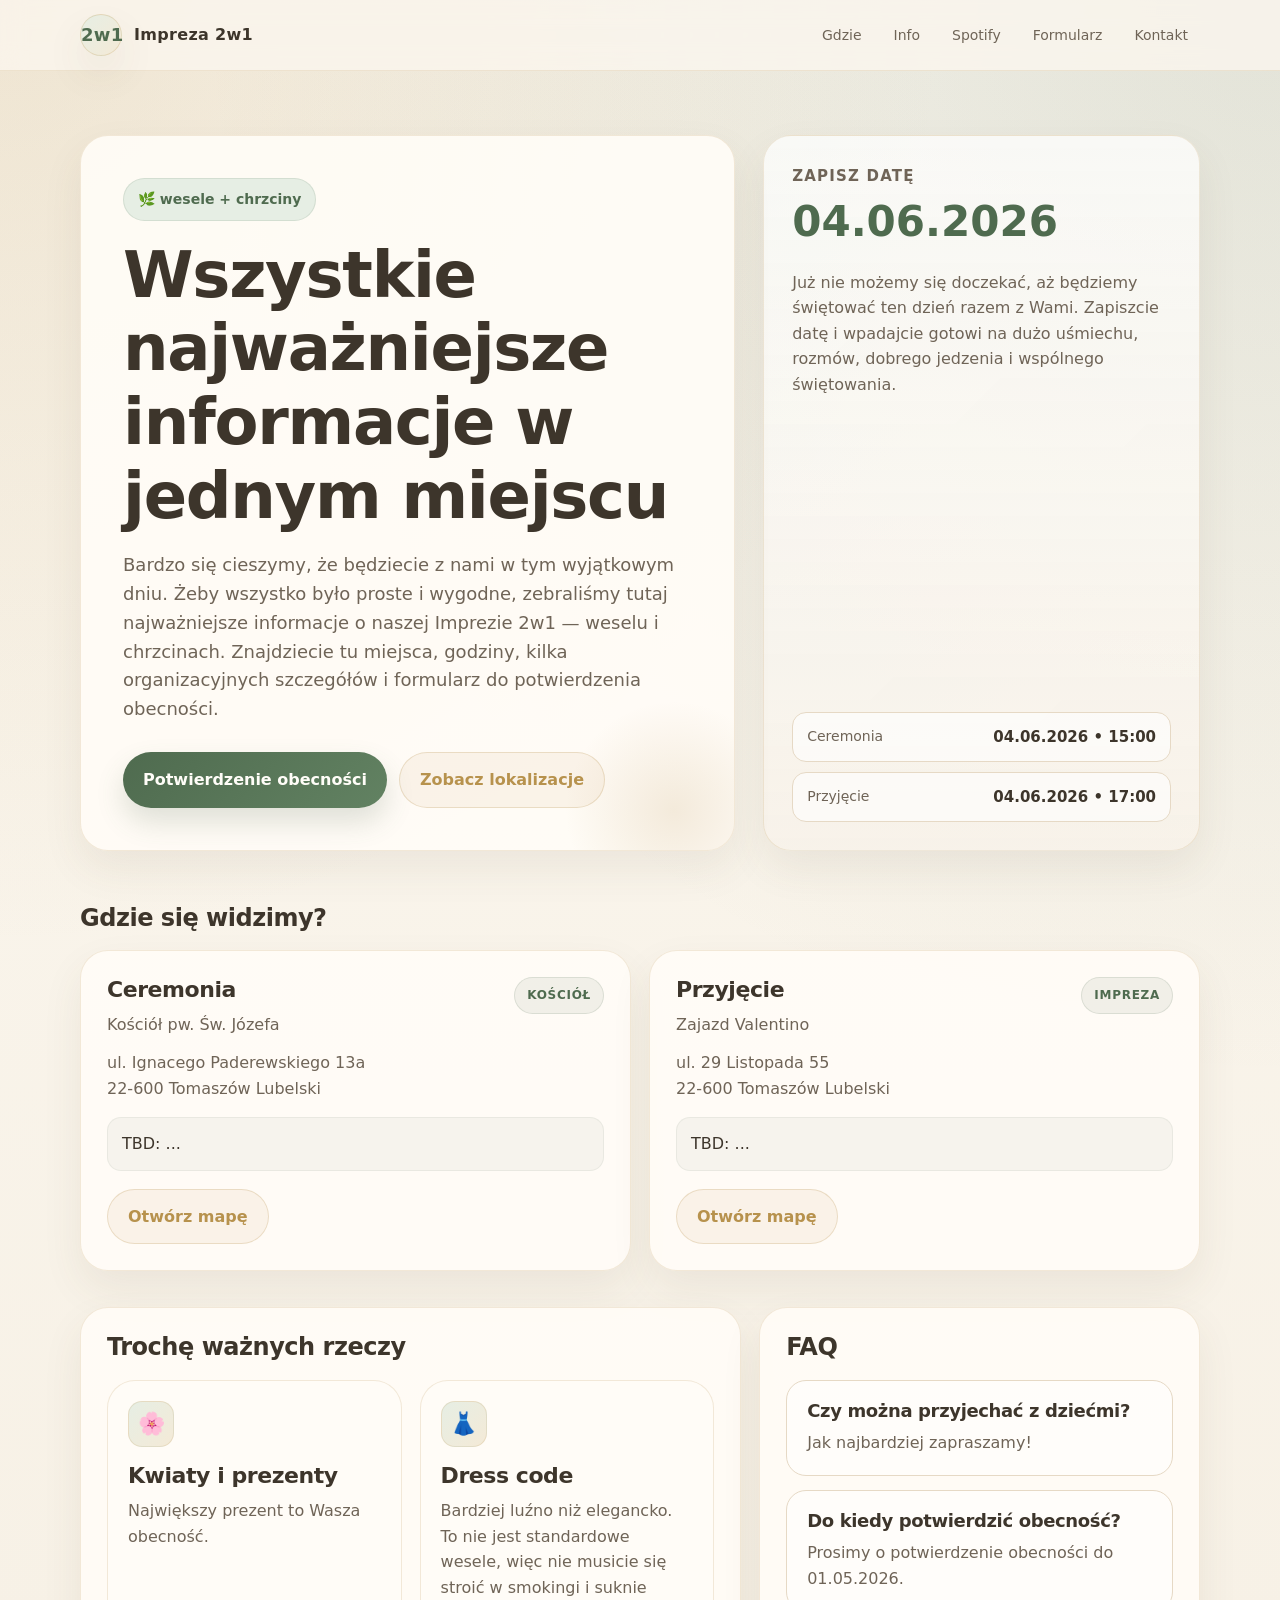
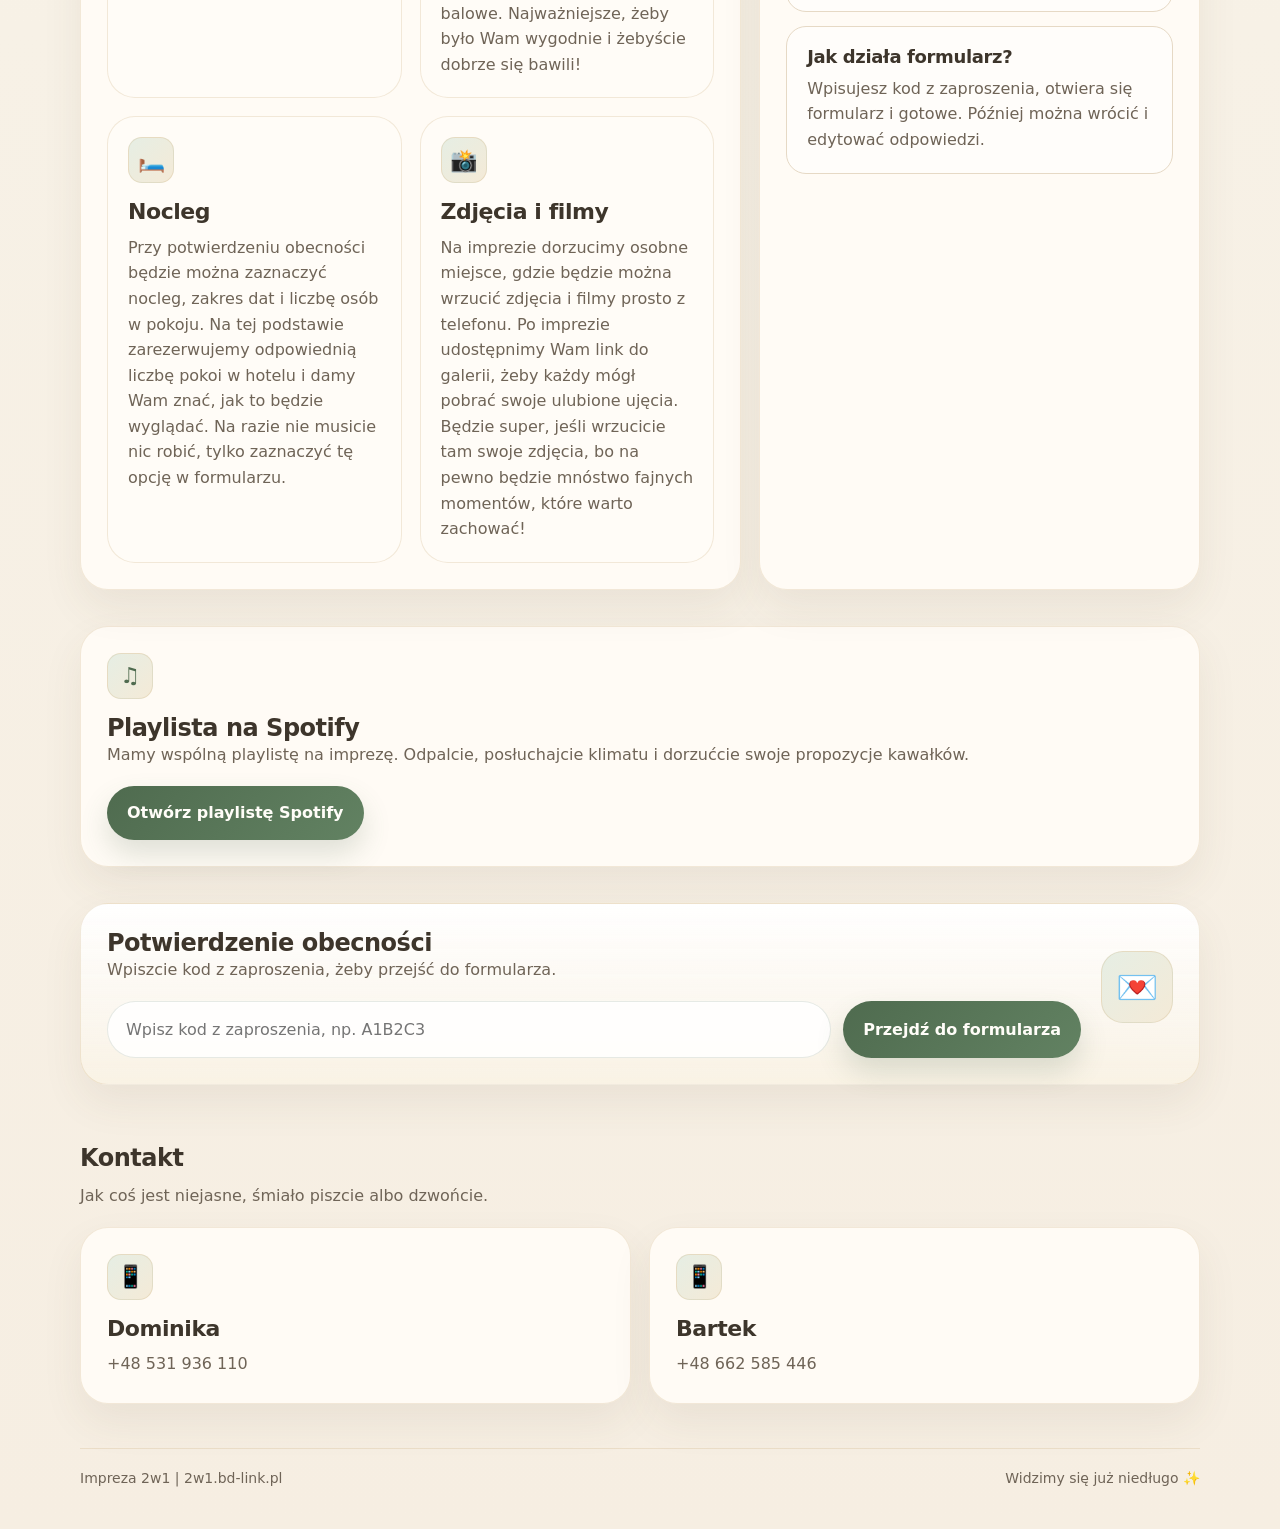
==== site/index.html @ 72e9521c "RSVP retyped" ====
<!doctype html>
<html lang="pl">
<head>
  <meta charset="utf-8" />
  <meta name="viewport" content="width=device-width, initial-scale=1" />
  <meta name="robots" content="noindex,nofollow" />
  <title>Impreza 2w1</title>
  <meta name="description" content="Wesele i chrzciny – wszystkie najważniejsze informacje w jednym miejscu." />
  <link rel="stylesheet" href="styles/main.css">
</head>
<body>
  <header class="topbar">
    <div class="container topbar-inner">
      <div class="brand">
        <div class="brand-mark">2w1</div>
        <div>Impreza 2w1</div>
      </div>
      <nav class="nav" aria-label="Nawigacja">
        <a href="#gdzie">Gdzie</a>
        <a href="#info">Info</a>
        <a href="#spotify">Spotify</a>
        <a href="#rsvp">Formularz</a>
        <a href="#kontakt">Kontakt</a>
      </nav>
    </div>
  </header>

  <main>
    <section class="hero">
      <div class="container hero-grid">
        <div class="hero-copy">
          <div class="eyebrow">🌿 wesele + chrzciny</div>
          <h1>Wszystkie najważniejsze informacje w jednym miejscu</h1>
          <p class="hero-lead">
            Bardzo się cieszymy, że będziecie z nami w tym wyjątkowym dniu. Żeby wszystko było proste i wygodne, zebraliśmy tutaj najważniejsze informacje o naszej Imprezie 2w1 — weselu i chrzcinach. Znajdziecie tu miejsca, godziny, kilka organizacyjnych szczegółów i formularz do potwierdzenia obecności.
          </p>
          <div class="hero-actions">
            <a class="btn btn-primary" href="#rsvp">Potwierdzenie obecności</a>
            <a class="btn btn-secondary" href="#gdzie">Zobacz lokalizacje</a>
          </div>
        </div>

        <aside class="hero-card" aria-label="Najważniejsze informacje">
          <div>
            <div class="countdown-title">Zapisz datę</div>
            <div class="date-box">
              <div class="date-main">04.06.2026</div>
              <p style="margin:0; color: var(--muted);">
                Już nie możemy się doczekać, aż będziemy świętować ten dzień razem z Wami. Zapiszcie datę i wpadajcie gotowi na dużo uśmiechu, rozmów, dobrego jedzenia i wspólnego świętowania.
              </p>
            </div>
          </div>

          <div class="mini-list">
            <div class="mini-item">
              <span>Ceremonia</span>
              <strong>04.06.2026 • 15:00</strong>
            </div>
            <div class="mini-item">
              <span>Przyjęcie</span>
              <strong>04.06.2026 • 17:00</strong>
            </div>
          </div>
        </aside>
      </div>
    </section>

    <section class="section" id="gdzie">
      <div class="container">
        <div class="section-heading">
          <div>
            <h2>Gdzie się widzimy?</h2>
          </div>
        </div>

        <div class="places-grid">
          <article class="panel">
            <div class="place-title-row">
              <div>
                <h3>Ceremonia</h3>
                <p>Kościół pw. Św. Józefa</p>
              </div>
              <div class="tag">kościół</div>
            </div>
            <p>
              ul. Ignacego Paderewskiego 13a<br>
              22-600 Tomaszów Lubelski
            </p>
            <ul class="detail-list">
              <li>TBD: ...</li>
            </ul>
            <div class="hero-actions" style="margin-top: 18px;">
              <a class="btn btn-secondary" href="https://maps.app.goo.gl/gqUh9HjUZLVQgQsm7">Otwórz mapę</a>
            </div>
          </article>

          <article class="panel">
            <div class="place-title-row">
              <div>
                <h3>Przyjęcie</h3>
                <p>Zajazd Valentino</p>
              </div>
              <div class="tag">impreza</div>
            </div>
            <p>
              ul. 29 Listopada 55<br>
              22-600 Tomaszów Lubelski
            </p>
            <ul class="detail-list">
              <li>TBD: ...</li>
            </ul>
            <div class="hero-actions" style="margin-top: 18px;">
              <a class="btn btn-secondary" href="https://maps.app.goo.gl/rmfdSCxpEkMoLABb7">Otwórz mapę</a>
            </div>
          </article>
        </div>
      </div>
    </section>

    <section class="section" id="info">
      <div class="container details-grid">
        <article class="info-card">
          <h2>Trochę ważnych rzeczy</h2>
          <div class="cards-2" style="margin-top: 18px;">
            
            <div class="section-card" style="padding: 20px; box-shadow: none;">
              <div class="icon-badge">🌸</div>
              <h3>Kwiaty i prezenty</h3>
              <p>
                Największy prezent to Wasza obecność.
              </p>
            </div>

            <div class="section-card" style="padding: 20px; box-shadow: none;">
              <div class="icon-badge">👗</div>
              <h3>Dress code</h3>
              <p>
                Bardziej luźno niż elegancko. To nie jest standardowe wesele, więc nie musicie się stroić w smokingi i suknie balowe. Najważniejsze, żeby było Wam wygodnie i żebyście dobrze się bawili!
              </p>
            </div>

            <div class="section-card" style="padding: 20px; box-shadow: none;">
              <div class="icon-badge">🛏️</div>
              <h3>Nocleg</h3>
              <p>
                Przy potwierdzeniu obecności będzie można zaznaczyć nocleg, zakres dat i liczbę osób w pokoju. Na tej podstawie zarezerwujemy odpowiednią liczbę pokoi w hotelu i damy Wam znać, jak to będzie wyglądać. Na razie nie musicie nic robić, tylko zaznaczyć tę opcję w formularzu.
              </p>
            </div>

            <div class="section-card" style="padding: 20px; box-shadow: none;">
              <div class="icon-badge">📸</div>
              <h3>Zdjęcia i filmy</h3>
              <p>
                Na imprezie dorzucimy osobne miejsce, gdzie będzie można wrzucić zdjęcia i filmy prosto z telefonu. Po imprezie udostępnimy Wam link do galerii, żeby każdy mógł pobrać swoje ulubione ujęcia. Będzie super, jeśli wrzucicie tam swoje zdjęcia, bo na pewno będzie mnóstwo fajnych momentów, które warto zachować!
              </p>
            </div>
          </div>
        </article>

        <article class="info-card">
          <h2>FAQ</h2>
          <ul class="faq" style="margin-top: 18px;">
            <li class="faq-item">
              <h3>Czy można przyjechać z dziećmi?</h3>
              <p>Jak najbardziej zapraszamy!</p>
            </li>
            <li class="faq-item">
              <h3>Do kiedy potwierdzić obecność?</h3>
              <p>Prosimy o potwierdzenie obecności do 01.05.2026.</p>
            </li>
            <li class="faq-item">
              <h3>Jak działa formularz?</h3>
              <p>Wpisujesz kod z zaproszenia, otwiera się formularz i gotowe. Później można wrócić i edytować odpowiedzi.</p>
            </li>
          </ul>
        </article>
      </div>
    </section>

    <section class="section" id="spotify">
      <div class="container">
        <article class="section-card">
          <div class="icon-badge">♫</div>
          <h2>Playlista na Spotify</h2>
          <p>
            Mamy wspólną playlistę na imprezę. Odpalcie, posłuchajcie klimatu i dorzućcie swoje propozycje kawałków.
          </p>
          <div class="hero-actions" style="margin-top: 18px;">
            <a class="btn btn-primary" href="https://open.spotify.com/playlist/4TO28ayHBYd7rs6MMkvjEb?si=2b05b50a90894fc7&pt=0059463d919aa73c8699eeb2417dbea4" target="_blank" rel="noopener noreferrer">
              Otwórz playlistę Spotify
            </a>
          </div>
        </article>
      </div>
    </section>

    <section class="rsvp-wrap" id="rsvp">
      <div class="container">
        <article class="rsvp-card">
          <div>
            <h2>Potwierdzenie obecności</h2>
            <p>
              Wpiszcie kod z zaproszenia, żeby przejść do formularza.
            </p>
            <form class="form-row" id="code-form">
              <input
                class="input"
                type="text"
                name="inviteCode"
                id="inviteCode"
                placeholder="Wpisz kod z zaproszenia, np. A1B2C3"
                autocomplete="off"
                spellcheck="false"
                inputmode="latin"
              />
              <button class="btn btn-primary" type="submit">Przejdź do formularza</button>
            </form>
          </div>
          <div>
            <div class="icon-badge" style="width: 72px; height: 72px; border-radius: 22px; font-size: 34px; margin: 0 0 14px auto;">💌</div>
          </div>
        </article>
      </div>
    </section>

    <section class="section" id="kontakt">
      <div class="container">
        <div class="section-heading">
          <div>
            <h2>Kontakt</h2>
            <p>
              Jak coś jest niejasne, śmiało piszcie albo dzwońcie.
            </p>
          </div>
        </div>

        <div class="cards-2">
          <article class="section-card">
            <div class="icon-badge">📱</div>
            <h3>Dominika</h3>
            <p>+48 531 936 110</p>
          </article>
          <article class="section-card">
            <div class="icon-badge">📱</div>
            <h3>Bartek</h3>
            <p>+48 662 585 446</p>
          </article>
        </div>
      </div>
    </section>
  </main>

  <footer class="footer">
    <div class="container footer-inner">
      <div>Impreza 2w1 | 2w1.bd-link.pl</div>
      <div>Widzimy się już niedługo ✨</div>
    </div>
  </footer>

  <script>
    const codeForm = document.getElementById('code-form');

    codeForm.addEventListener('submit', (event) => {
      event.preventDefault();
      const input = document.getElementById('inviteCode');
      const code = input.value.trim().toUpperCase();

      if (!code) {
        input.focus();
        return;
      }

      window.location.href = `/rsvp?code=${encodeURIComponent(code)}`;
    });
  </script>
</body>
</html>
---- site/styles/main.css ----
:root {
    --bg: #f8f3ea;
    --bg-soft: #f3ebdf;
    --card: rgba(255, 252, 247, 0.92);
    --text: #3d352b;
    --muted: #6f6457;
    --line: #e6d9c5;
    --green: #4f6b4f;
    --green-soft: #e6eee4;
    --gold: #b7924d;
    --gold-soft: #f4ead7;
    --shadow: 0 18px 40px rgba(95, 76, 46, 0.08);
    --radius-xl: 28px;
    --radius-lg: 20px;
    --radius-md: 14px;
    --max: 1120px;
}

* { box-sizing: border-box; }

html { scroll-behavior: smooth; }

body {
    margin: 0;
    font-family: "Segoe UI", Inter, system-ui, -apple-system, BlinkMacSystemFont, "Helvetica Neue", sans-serif;
    color: var(--text);
    background:
    radial-gradient(circle at top left, rgba(183, 146, 77, 0.18), transparent 28%),
    radial-gradient(circle at top right, rgba(79, 107, 79, 0.14), transparent 32%),
    linear-gradient(180deg, #fbf7ef 0%, #f7f1e6 52%, #f6eee2 100%);
    line-height: 1.6;
}

a { color: inherit; }

img { max-width: 100%; display: block; }

.container {
    width: min(var(--max), calc(100% - 32px));
    margin: 0 auto;
}

.topbar {
    position: sticky;
    top: 0;
    z-index: 30;
    backdrop-filter: blur(12px);
    background: rgba(251, 247, 239, 0.78);
    border-bottom: 1px solid rgba(183, 146, 77, 0.18);
}

.topbar-inner {
    display: flex;
    align-items: center;
    justify-content: space-between;
    gap: 16px;
    padding: 14px 0;
}

.brand {
    display: flex;
    align-items: center;
    gap: 12px;
    font-weight: 700;
    letter-spacing: 0.02em;
}

.brand-mark {
    width: 42px;
    height: 42px;
    border-radius: 50%;
    display: grid;
    place-items: center;
    background: linear-gradient(135deg, var(--green-soft), var(--gold-soft));
    border: 1px solid rgba(183, 146, 77, 0.25);
    color: var(--green);
    box-shadow: var(--shadow);
    font-size: 18px;
}

.nav {
    display: flex;
    flex-wrap: wrap;
    justify-content: flex-end;
    gap: 8px;
}

.nav a {
    text-decoration: none;
    color: var(--muted);
    font-size: 14px;
    padding: 10px 12px;
    border-radius: 999px;
    transition: 180ms ease;
}

.nav a:hover {
    background: rgba(79, 107, 79, 0.08);
    color: var(--green);
}

.hero {
    padding: 64px 0 36px;
}

.hero-grid {
    display: grid;
    grid-template-columns: 1.2fr 0.8fr;
    gap: 28px;
    align-items: stretch;
}

.hero-copy,
.hero-card,
.section-card,
.panel,
.rsvp-card,
.info-card {
    background: var(--card);
    border: 1px solid rgba(183, 146, 77, 0.18);
    border-radius: var(--radius-xl);
    box-shadow: var(--shadow);
}

.hero-copy {
    padding: 42px;
    position: relative;
    overflow: hidden;
}

.hero-copy::after {
    content: "";
    position: absolute;
    inset: auto -50px -70px auto;
    width: 220px;
    height: 220px;
    border-radius: 50%;
    background: radial-gradient(circle, rgba(183, 146, 77, 0.16), transparent 70%);
    pointer-events: none;
}

.eyebrow {
    display: inline-flex;
    align-items: center;
    gap: 8px;
    padding: 9px 14px;
    border-radius: 999px;
    background: var(--green-soft);
    color: var(--green);
    font-weight: 700;
    font-size: 14px;
    border: 1px solid rgba(79, 107, 79, 0.12);
}

h1, h2, h3 {
    margin: 0;
    line-height: 1.15;
    letter-spacing: -0.02em;
}

h1 {
    margin-top: 18px;
    font-size: clamp(34px, 5vw, 64px);
}

.hero-lead {
    margin: 18px 0 0;
    max-width: 58ch;
    color: var(--muted);
    font-size: 18px;
}

.hero-actions {
    display: flex;
    flex-wrap: wrap;
    gap: 12px;
    margin-top: 28px;
}

.btn {
    appearance: none;
    border: 0;
    border-radius: 999px;
    padding: 14px 20px;
    font: inherit;
    font-weight: 700;
    cursor: pointer;
    text-decoration: none;
    display: inline-flex;
    align-items: center;
    justify-content: center;
    gap: 10px;
    transition: transform 180ms ease, box-shadow 180ms ease, background 180ms ease;
}

.btn:hover { transform: translateY(-1px); }

.btn-primary {
    background: linear-gradient(135deg, var(--green), #628262);
    color: #fffdf8;
    box-shadow: 0 14px 28px rgba(79, 107, 79, 0.18);
}

.btn-secondary {
    background: rgba(183, 146, 77, 0.08);
    color: var(--gold);
    border: 1px solid rgba(183, 146, 77, 0.24);
}

.hero-card {
    padding: 28px;
    display: flex;
    flex-direction: column;
    justify-content: space-between;
    gap: 18px;
    background:
    linear-gradient(180deg, rgba(255,255,255,0.8), rgba(248,243,234,0.92)),
    linear-gradient(135deg, rgba(79,107,79,0.08), rgba(183,146,77,0.1));
}

.countdown-title {
    font-size: 15px;
    color: var(--muted);
    text-transform: uppercase;
    letter-spacing: 0.08em;
    font-weight: 700;
}

.date-box {
    display: grid;
    gap: 14px;
}

.date-main {
    font-size: clamp(28px, 4vw, 42px);
    font-weight: 800;
    color: var(--green);
}

.mini-list {
    display: grid;
    gap: 10px;
}

.mini-item {
    display: flex;
    justify-content: space-between;
    gap: 12px;
    align-items: center;
    padding: 12px 14px;
    border-radius: var(--radius-md);
    border: 1px solid var(--line);
    background: rgba(255,255,255,0.64);
}

.mini-item span:first-child {
    color: var(--muted);
    font-size: 14px;
}

.mini-item strong {
    font-size: 15px;
}

.section {
    padding: 18px 0;
}

.section-heading {
    display: flex;
    align-items: end;
    justify-content: space-between;
    gap: 16px;
    margin-bottom: 18px;
}

.section-heading p {
    margin: 10px 0 0;
    color: var(--muted);
    max-width: 60ch;
}

.cards-3,
.cards-2,
.timeline,
.faq,
.places-grid,
.details-grid {
    display: grid;
    gap: 18px;
}

.cards-3 { grid-template-columns: repeat(3, minmax(0, 1fr)); }
.cards-2 { grid-template-columns: repeat(2, minmax(0, 1fr)); }
.places-grid { grid-template-columns: repeat(2, minmax(0, 1fr)); }
.details-grid { grid-template-columns: 1.2fr 0.8fr; }

.section-card,
.panel,
.info-card,
.rsvp-card {
    padding: 26px;
}

.section-card h3,
.panel h3,
.info-card h3,
.rsvp-card h3 {
    font-size: 22px;
    margin-bottom: 10px;
}

.section-card p,
.panel p,
.info-card p,
.rsvp-card p,
.faq-item p {
    margin: 0;
    color: var(--muted);
}

.icon-badge {
    width: 46px;
    height: 46px;
    border-radius: 14px;
    display: grid;
    place-items: center;
    margin-bottom: 16px;
    font-size: 22px;
    background: linear-gradient(135deg, var(--green-soft), var(--gold-soft));
    color: var(--green);
    border: 1px solid rgba(183, 146, 77, 0.18);
}

.timeline {
    grid-template-columns: repeat(2, minmax(0, 1fr));
}

.timeline-item {
    position: relative;
    padding: 22px;
    border-radius: var(--radius-lg);
    background: rgba(255,255,255,0.58);
    border: 1px solid var(--line);
}

.timeline-time {
    color: var(--gold);
    font-size: 14px;
    font-weight: 800;
    letter-spacing: 0.08em;
    text-transform: uppercase;
    margin-bottom: 10px;
}

.timeline-item h3 {
    font-size: 20px;
    margin-bottom: 8px;
}

.place-title-row {
    display: flex;
    justify-content: space-between;
    gap: 10px;
    align-items: start;
    margin-bottom: 12px;
}

.tag {
    display: inline-flex;
    align-items: center;
    gap: 8px;
    padding: 8px 12px;
    border-radius: 999px;
    font-size: 12px;
    font-weight: 800;
    background: rgba(79, 107, 79, 0.08);
    color: var(--green);
    border: 1px solid rgba(79, 107, 79, 0.14);
    text-transform: uppercase;
    letter-spacing: 0.06em;
    white-space: nowrap;
}

.detail-list,
.faq {
    list-style: none;
    margin: 0;
    padding: 0;
}

.detail-list {
    display: grid;
    gap: 12px;
    margin-top: 16px;
}

.detail-list li {
    padding: 13px 14px;
    border-radius: var(--radius-md);
    background: rgba(79, 107, 79, 0.05);
    border: 1px solid rgba(79, 107, 79, 0.08);
    color: var(--text);
}

.rsvp-wrap {
    padding: 18px 0 42px;
}

.rsvp-card {
    background:
    linear-gradient(180deg, rgba(255,255,255,0.92), rgba(244,234,215,0.54)),
    var(--card);
    display: grid;
    grid-template-columns: 1fr auto;
    gap: 20px;
    align-items: center;
}

.rsvp-note {
    display: inline-flex;
    align-items: center;
    gap: 8px;
    margin-top: 14px;
    padding: 8px 12px;
    border-radius: 999px;
    background: rgba(183, 146, 77, 0.08);
    color: var(--gold);
    font-size: 13px;
    font-weight: 700;
    border: 1px solid rgba(183, 146, 77, 0.18);
}

.form-row {
    display: flex;
    gap: 12px;
    flex-wrap: wrap;
    margin-top: 18px;
}

.input {
    flex: 1 1 260px;
    min-width: 0;
    border-radius: 999px;
    border: 1px solid rgba(79, 107, 79, 0.14);
    background: rgba(255,255,255,0.86);
    padding: 15px 18px;
    color: var(--text);
    font: inherit;
    box-shadow: inset 0 1px 0 rgba(255,255,255,0.4);
}

.input:focus {
    outline: 2px solid rgba(79, 107, 79, 0.16);
    border-color: rgba(79, 107, 79, 0.22);
}

.faq {
    display: grid;
    gap: 14px;
}

.faq-item {
    padding: 20px;
    border-radius: var(--radius-lg);
    border: 1px solid var(--line);
    background: rgba(255,255,255,0.58);
}

.faq-item h3 {
    font-size: 18px;
    margin-bottom: 8px;
}

.footer {
    padding: 26px 0 40px;
    color: var(--muted);
    font-size: 14px;
}

.footer-inner {
    display: flex;
    justify-content: space-between;
    gap: 16px;
    flex-wrap: wrap;
    padding-top: 18px;
    border-top: 1px solid rgba(183, 146, 77, 0.18);
}

@media (max-width: 980px) {
    .hero-grid,
    .cards-3,
    .cards-2,
    .timeline,
    .places-grid,
    .details-grid,
    .rsvp-card {
    grid-template-columns: 1fr;
    }

    .hero-copy,
    .hero-card,
    .section-card,
    .panel,
    .info-card,
    .rsvp-card {
    padding: 24px;
    }

    .topbar-inner {
    align-items: start;
    flex-direction: column;
    }

    .nav {
    justify-content: flex-start;
    }
}

@media (max-width: 640px) {
    .container { width: min(var(--max), calc(100% - 20px)); }
    .hero { padding-top: 34px; }
    h1 { font-size: 34px; }
    .hero-lead { font-size: 16px; }
    .btn { width: 100%; }
    .hero-actions { flex-direction: column; }
    .form-row { flex-direction: column; }
    .input { width: 100%; }
    .rsvp-card { align-items: start; }
}
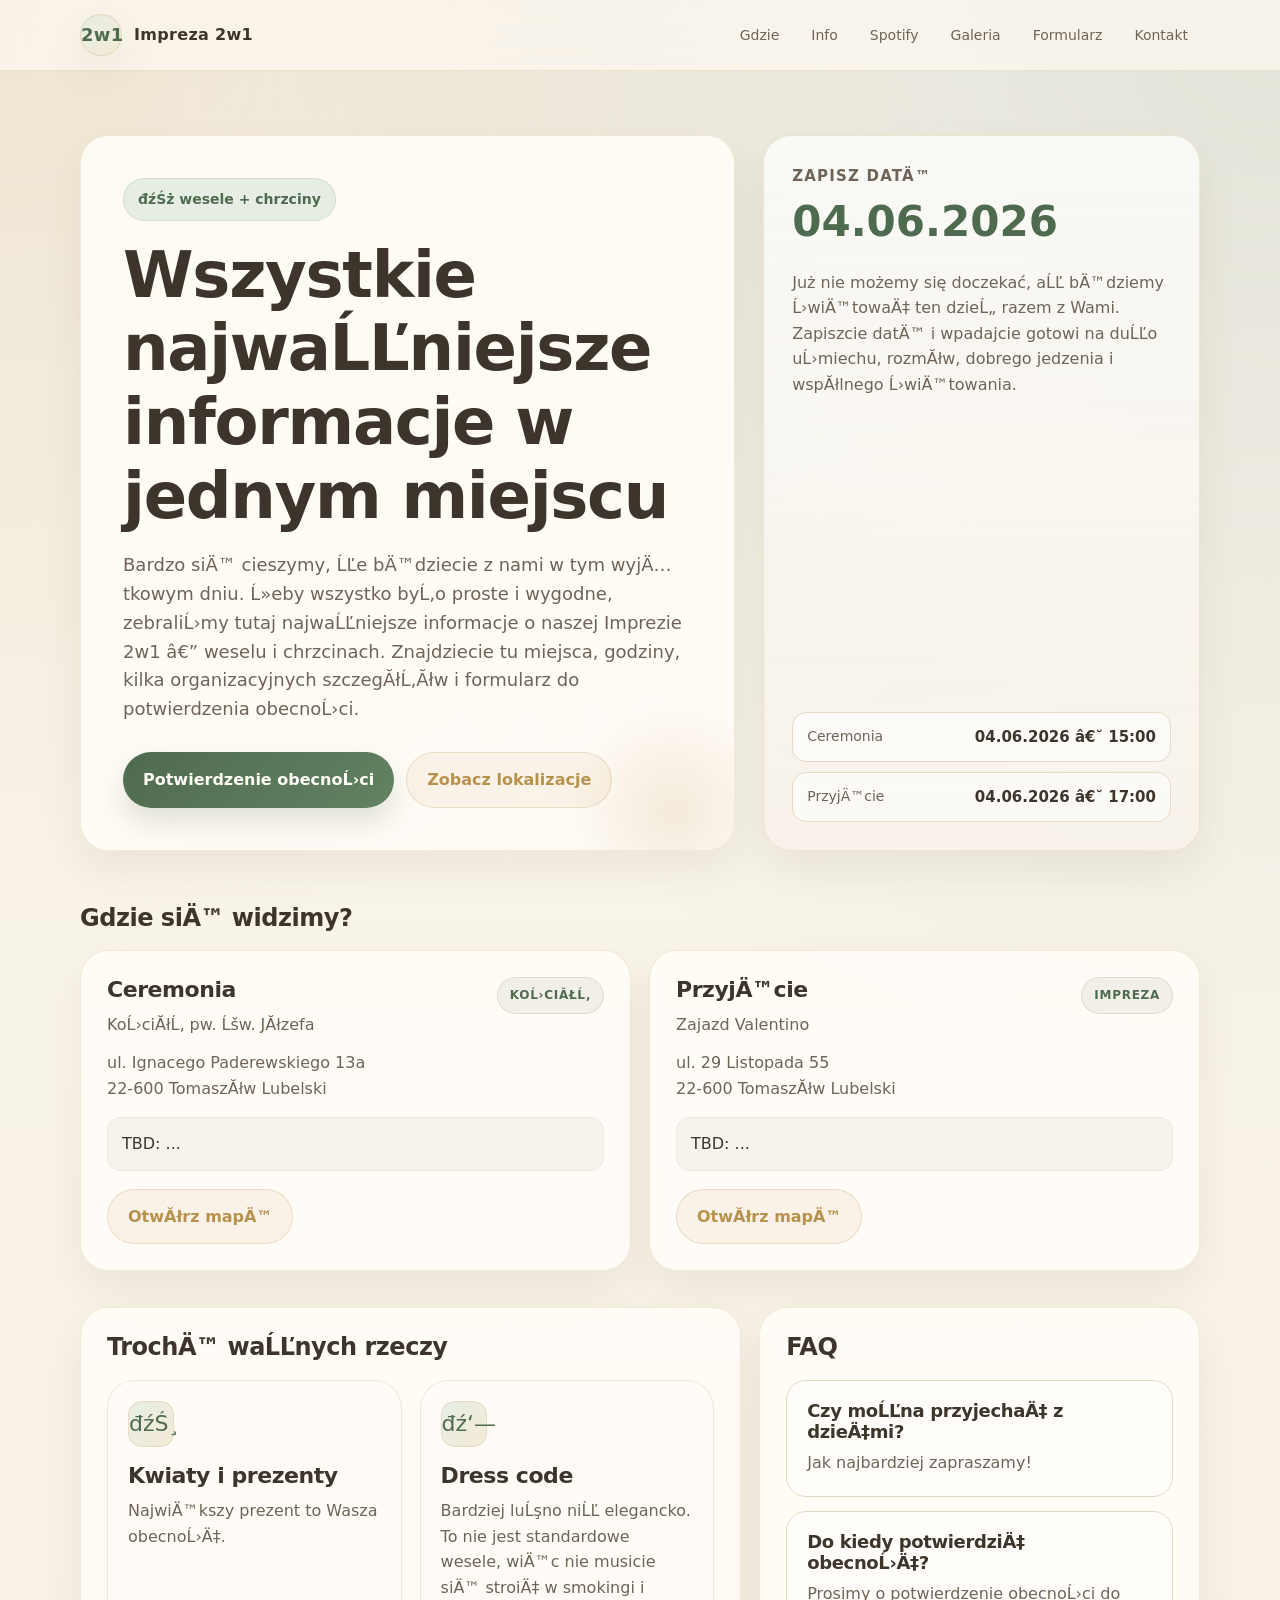
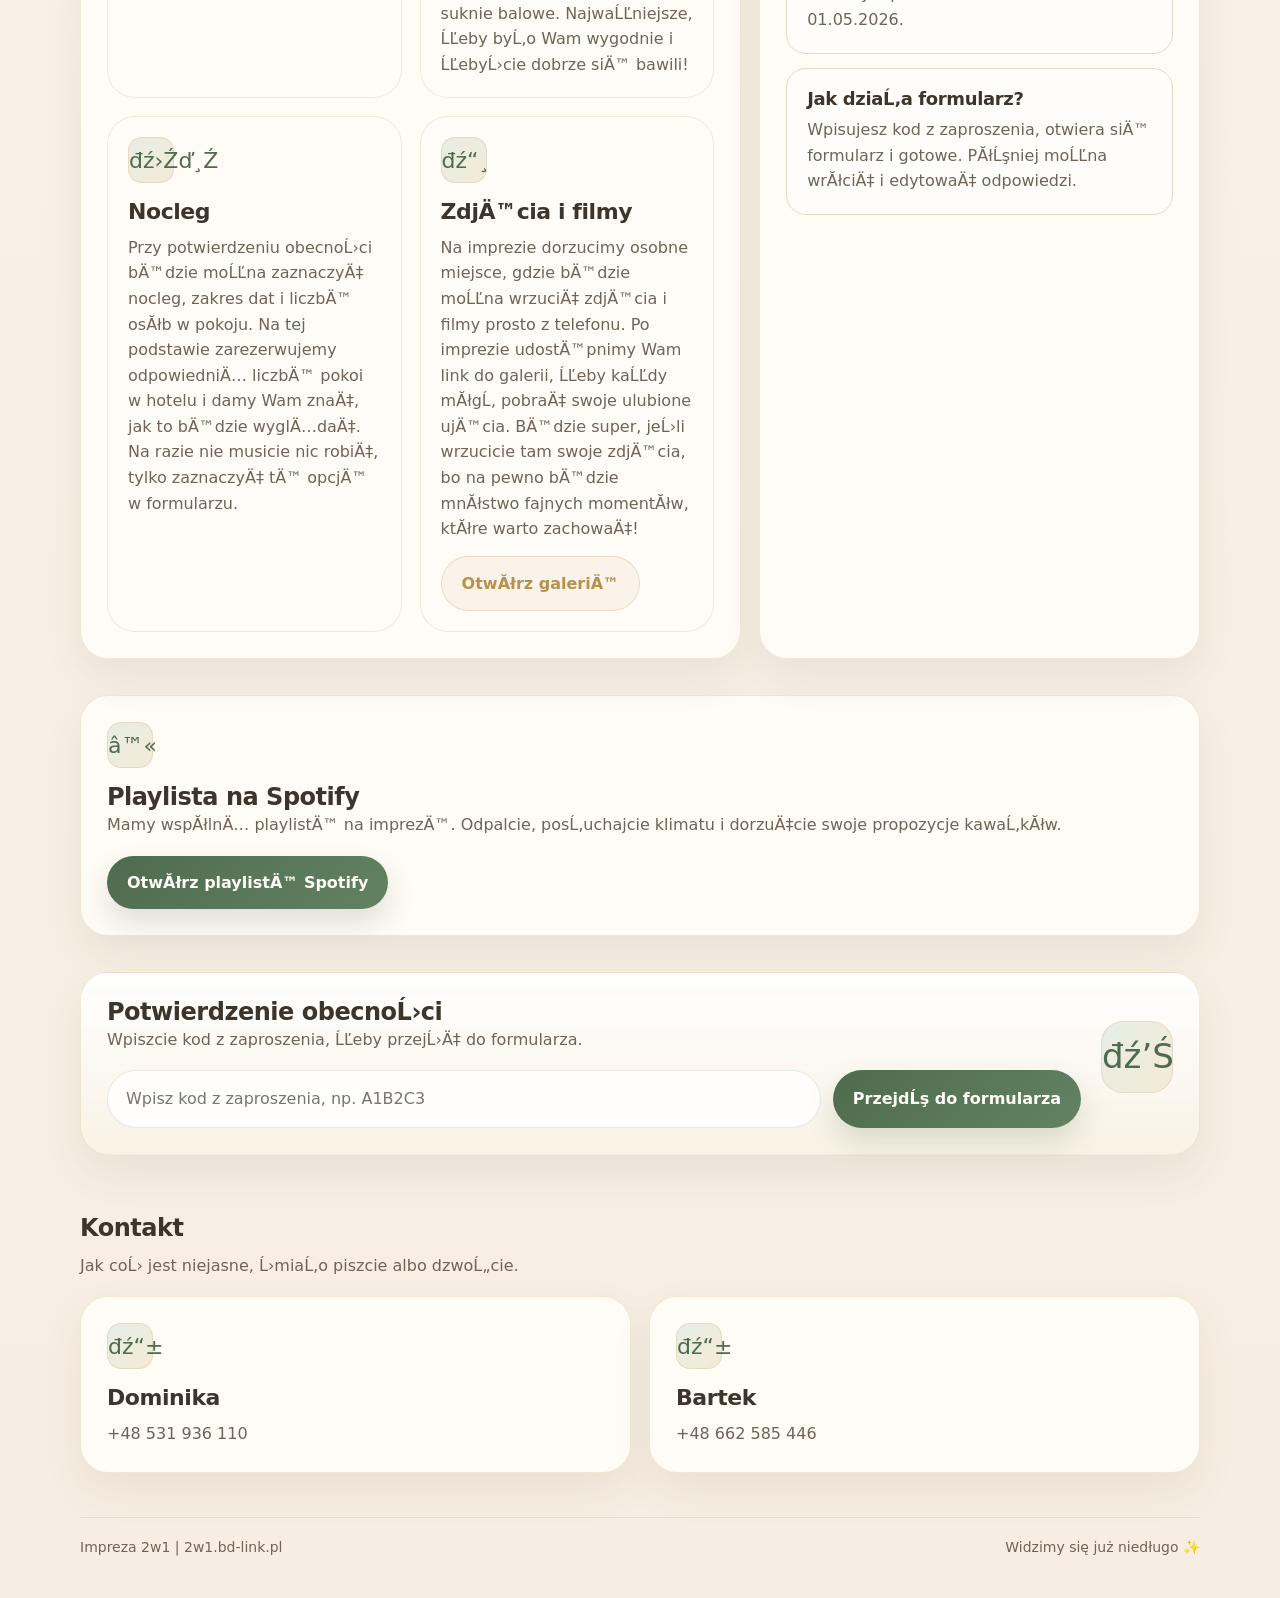
==== commit 37e76f40: "Gallery initial commit" ====
--- a/site/index.html
+++ b/site/index.html
@@ -1,11 +1,11 @@
-<!doctype html>
+﻿<!doctype html>
 <html lang="pl">
 <head>
   <meta charset="utf-8" />
   <meta name="viewport" content="width=device-width, initial-scale=1" />
   <meta name="robots" content="noindex,nofollow" />
   <title>Impreza 2w1</title>
-  <meta name="description" content="Wesele i chrzciny – wszystkie najważniejsze informacje w jednym miejscu." />
+  <meta name="description" content="Wesele i chrzciny â€“ wszystkie najwaĹĽniejsze informacje w jednym miejscu." />
   <link rel="stylesheet" href="styles/main.css">
 </head>
 <body>
@@ -19,6 +19,7 @@
         <a href="#gdzie">Gdzie</a>
         <a href="#info">Info</a>
         <a href="#spotify">Spotify</a>
+        <a href="/gallery.html">Galeria</a>
         <a href="#rsvp">Formularz</a>
         <a href="#kontakt">Kontakt</a>
       </nav>
@@ -29,24 +30,24 @@
     <section class="hero">
       <div class="container hero-grid">
         <div class="hero-copy">
-          <div class="eyebrow">🌿 wesele + chrzciny</div>
-          <h1>Wszystkie najważniejsze informacje w jednym miejscu</h1>
+          <div class="eyebrow">đźŚż wesele + chrzciny</div>
+          <h1>Wszystkie najwaĹĽniejsze informacje w jednym miejscu</h1>
           <p class="hero-lead">
-            Bardzo się cieszymy, że będziecie z nami w tym wyjątkowym dniu. Żeby wszystko było proste i wygodne, zebraliśmy tutaj najważniejsze informacje o naszej Imprezie 2w1 — weselu i chrzcinach. Znajdziecie tu miejsca, godziny, kilka organizacyjnych szczegółów i formularz do potwierdzenia obecności.
+            Bardzo siÄ™ cieszymy, ĹĽe bÄ™dziecie z nami w tym wyjÄ…tkowym dniu. Ĺ»eby wszystko byĹ‚o proste i wygodne, zebraliĹ›my tutaj najwaĹĽniejsze informacje o naszej Imprezie 2w1 â€” weselu i chrzcinach. Znajdziecie tu miejsca, godziny, kilka organizacyjnych szczegĂłĹ‚Ăłw i formularz do potwierdzenia obecnoĹ›ci.
           </p>
           <div class="hero-actions">
-            <a class="btn btn-primary" href="#rsvp">Potwierdzenie obecności</a>
+            <a class="btn btn-primary" href="#rsvp">Potwierdzenie obecnoĹ›ci</a>
             <a class="btn btn-secondary" href="#gdzie">Zobacz lokalizacje</a>
           </div>
         </div>
 
-        <aside class="hero-card" aria-label="Najważniejsze informacje">
-          <div>
-            <div class="countdown-title">Zapisz datę</div>
+        <aside class="hero-card" aria-label="NajwaĹĽniejsze informacje">
+          <div>
+            <div class="countdown-title">Zapisz datÄ™</div>
             <div class="date-box">
               <div class="date-main">04.06.2026</div>
               <p style="margin:0; color: var(--muted);">
-                Już nie możemy się doczekać, aż będziemy świętować ten dzień razem z Wami. Zapiszcie datę i wpadajcie gotowi na dużo uśmiechu, rozmów, dobrego jedzenia i wspólnego świętowania.
+                Już nie możemy się doczekać, aĹĽ bÄ™dziemy Ĺ›wiÄ™towaÄ‡ ten dzieĹ„ razem z Wami. Zapiszcie datÄ™ i wpadajcie gotowi na duĹĽo uĹ›miechu, rozmĂłw, dobrego jedzenia i wspĂłlnego Ĺ›wiÄ™towania.
               </p>
             </div>
           </div>
@@ -54,11 +55,11 @@
           <div class="mini-list">
             <div class="mini-item">
               <span>Ceremonia</span>
-              <strong>04.06.2026 • 15:00</strong>
+              <strong>04.06.2026 â€˘ 15:00</strong>
             </div>
             <div class="mini-item">
-              <span>Przyjęcie</span>
-              <strong>04.06.2026 • 17:00</strong>
+              <span>PrzyjÄ™cie</span>
+              <strong>04.06.2026 â€˘ 17:00</strong>
             </div>
           </div>
         </aside>
@@ -69,7 +70,7 @@
       <div class="container">
         <div class="section-heading">
           <div>
-            <h2>Gdzie się widzimy?</h2>
+            <h2>Gdzie siÄ™ widzimy?</h2>
           </div>
         </div>
 
@@ -78,39 +79,39 @@
             <div class="place-title-row">
               <div>
                 <h3>Ceremonia</h3>
-                <p>Kościół pw. Św. Józefa</p>
+                <p>KoĹ›ciĂłĹ‚ pw. Ĺšw. JĂłzefa</p>
               </div>
-              <div class="tag">kościół</div>
+              <div class="tag">koĹ›ciĂłĹ‚</div>
             </div>
             <p>
               ul. Ignacego Paderewskiego 13a<br>
-              22-600 Tomaszów Lubelski
+              22-600 TomaszĂłw Lubelski
             </p>
             <ul class="detail-list">
               <li>TBD: ...</li>
             </ul>
             <div class="hero-actions" style="margin-top: 18px;">
-              <a class="btn btn-secondary" href="https://maps.app.goo.gl/gqUh9HjUZLVQgQsm7">Otwórz mapę</a>
+              <a class="btn btn-secondary" href="https://maps.app.goo.gl/gqUh9HjUZLVQgQsm7">OtwĂłrz mapÄ™</a>
             </div>
           </article>
 
           <article class="panel">
             <div class="place-title-row">
               <div>
-                <h3>Przyjęcie</h3>
+                <h3>PrzyjÄ™cie</h3>
                 <p>Zajazd Valentino</p>
               </div>
               <div class="tag">impreza</div>
             </div>
             <p>
               ul. 29 Listopada 55<br>
-              22-600 Tomaszów Lubelski
+              22-600 TomaszĂłw Lubelski
             </p>
             <ul class="detail-list">
               <li>TBD: ...</li>
             </ul>
             <div class="hero-actions" style="margin-top: 18px;">
-              <a class="btn btn-secondary" href="https://maps.app.goo.gl/rmfdSCxpEkMoLABb7">Otwórz mapę</a>
+              <a class="btn btn-secondary" href="https://maps.app.goo.gl/rmfdSCxpEkMoLABb7">OtwĂłrz mapÄ™</a>
             </div>
           </article>
         </div>
@@ -120,39 +121,42 @@
     <section class="section" id="info">
       <div class="container details-grid">
         <article class="info-card">
-          <h2>Trochę ważnych rzeczy</h2>
+          <h2>TrochÄ™ waĹĽnych rzeczy</h2>
           <div class="cards-2" style="margin-top: 18px;">
             
             <div class="section-card" style="padding: 20px; box-shadow: none;">
-              <div class="icon-badge">🌸</div>
+              <div class="icon-badge">đźŚ¸</div>
               <h3>Kwiaty i prezenty</h3>
               <p>
-                Największy prezent to Wasza obecność.
-              </p>
-            </div>
-
-            <div class="section-card" style="padding: 20px; box-shadow: none;">
-              <div class="icon-badge">👗</div>
+                NajwiÄ™kszy prezent to Wasza obecnoĹ›Ä‡.
+              </p>
+            </div>
+
+            <div class="section-card" style="padding: 20px; box-shadow: none;">
+              <div class="icon-badge">đź‘—</div>
               <h3>Dress code</h3>
               <p>
-                Bardziej luźno niż elegancko. To nie jest standardowe wesele, więc nie musicie się stroić w smokingi i suknie balowe. Najważniejsze, żeby było Wam wygodnie i żebyście dobrze się bawili!
-              </p>
-            </div>
-
-            <div class="section-card" style="padding: 20px; box-shadow: none;">
-              <div class="icon-badge">🛏️</div>
+                Bardziej luĹşno niĹĽ elegancko. To nie jest standardowe wesele, wiÄ™c nie musicie siÄ™ stroiÄ‡ w smokingi i suknie balowe. NajwaĹĽniejsze, ĹĽeby byĹ‚o Wam wygodnie i ĹĽebyĹ›cie dobrze siÄ™ bawili!
+              </p>
+            </div>
+
+            <div class="section-card" style="padding: 20px; box-shadow: none;">
+              <div class="icon-badge">đź›Źď¸Ź</div>
               <h3>Nocleg</h3>
               <p>
-                Przy potwierdzeniu obecności będzie można zaznaczyć nocleg, zakres dat i liczbę osób w pokoju. Na tej podstawie zarezerwujemy odpowiednią liczbę pokoi w hotelu i damy Wam znać, jak to będzie wyglądać. Na razie nie musicie nic robić, tylko zaznaczyć tę opcję w formularzu.
-              </p>
-            </div>
-
-            <div class="section-card" style="padding: 20px; box-shadow: none;">
-              <div class="icon-badge">📸</div>
-              <h3>Zdjęcia i filmy</h3>
-              <p>
-                Na imprezie dorzucimy osobne miejsce, gdzie będzie można wrzucić zdjęcia i filmy prosto z telefonu. Po imprezie udostępnimy Wam link do galerii, żeby każdy mógł pobrać swoje ulubione ujęcia. Będzie super, jeśli wrzucicie tam swoje zdjęcia, bo na pewno będzie mnóstwo fajnych momentów, które warto zachować!
-              </p>
+                Przy potwierdzeniu obecnoĹ›ci bÄ™dzie moĹĽna zaznaczyÄ‡ nocleg, zakres dat i liczbÄ™ osĂłb w pokoju. Na tej podstawie zarezerwujemy odpowiedniÄ… liczbÄ™ pokoi w hotelu i damy Wam znaÄ‡, jak to bÄ™dzie wyglÄ…daÄ‡. Na razie nie musicie nic robiÄ‡, tylko zaznaczyÄ‡ tÄ™ opcjÄ™ w formularzu.
+              </p>
+            </div>
+
+            <div class="section-card" style="padding: 20px; box-shadow: none;">
+              <div class="icon-badge">đź“¸</div>
+              <h3>ZdjÄ™cia i filmy</h3>
+              <p>
+                Na imprezie dorzucimy osobne miejsce, gdzie bÄ™dzie moĹĽna wrzuciÄ‡ zdjÄ™cia i filmy prosto z telefonu. Po imprezie udostÄ™pnimy Wam link do galerii, ĹĽeby kaĹĽdy mĂłgĹ‚ pobraÄ‡ swoje ulubione ujÄ™cia. BÄ™dzie super, jeĹ›li wrzucicie tam swoje zdjÄ™cia, bo na pewno bÄ™dzie mnĂłstwo fajnych momentĂłw, ktĂłre warto zachowaÄ‡!
+              </p>
+              <div class="hero-actions" style="margin-top: 14px;">
+                <a class="btn btn-secondary" href="/gallery.html">OtwĂłrz galeriÄ™</a>
+              </div>
             </div>
           </div>
         </article>
@@ -161,16 +165,16 @@
           <h2>FAQ</h2>
           <ul class="faq" style="margin-top: 18px;">
             <li class="faq-item">
-              <h3>Czy można przyjechać z dziećmi?</h3>
+              <h3>Czy moĹĽna przyjechaÄ‡ z dzieÄ‡mi?</h3>
               <p>Jak najbardziej zapraszamy!</p>
             </li>
             <li class="faq-item">
-              <h3>Do kiedy potwierdzić obecność?</h3>
-              <p>Prosimy o potwierdzenie obecności do 01.05.2026.</p>
+              <h3>Do kiedy potwierdziÄ‡ obecnoĹ›Ä‡?</h3>
+              <p>Prosimy o potwierdzenie obecnoĹ›ci do 01.05.2026.</p>
             </li>
             <li class="faq-item">
-              <h3>Jak działa formularz?</h3>
-              <p>Wpisujesz kod z zaproszenia, otwiera się formularz i gotowe. Później można wrócić i edytować odpowiedzi.</p>
+              <h3>Jak dziaĹ‚a formularz?</h3>
+              <p>Wpisujesz kod z zaproszenia, otwiera siÄ™ formularz i gotowe. PĂłĹşniej moĹĽna wrĂłciÄ‡ i edytowaÄ‡ odpowiedzi.</p>
             </li>
           </ul>
         </article>
@@ -180,14 +184,14 @@
     <section class="section" id="spotify">
       <div class="container">
         <article class="section-card">
-          <div class="icon-badge">♫</div>
+          <div class="icon-badge">â™«</div>
           <h2>Playlista na Spotify</h2>
           <p>
-            Mamy wspólną playlistę na imprezę. Odpalcie, posłuchajcie klimatu i dorzućcie swoje propozycje kawałków.
+            Mamy wspĂłlnÄ… playlistÄ™ na imprezÄ™. Odpalcie, posĹ‚uchajcie klimatu i dorzuÄ‡cie swoje propozycje kawaĹ‚kĂłw.
           </p>
           <div class="hero-actions" style="margin-top: 18px;">
             <a class="btn btn-primary" href="https://open.spotify.com/playlist/4TO28ayHBYd7rs6MMkvjEb?si=2b05b50a90894fc7&pt=0059463d919aa73c8699eeb2417dbea4" target="_blank" rel="noopener noreferrer">
-              Otwórz playlistę Spotify
+              OtwĂłrz playlistÄ™ Spotify
             </a>
           </div>
         </article>
@@ -198,9 +202,9 @@
       <div class="container">
         <article class="rsvp-card">
           <div>
-            <h2>Potwierdzenie obecności</h2>
-            <p>
-              Wpiszcie kod z zaproszenia, żeby przejść do formularza.
+            <h2>Potwierdzenie obecnoĹ›ci</h2>
+            <p>
+              Wpiszcie kod z zaproszenia, ĹĽeby przejĹ›Ä‡ do formularza.
             </p>
             <form class="form-row" id="code-form">
               <input
@@ -213,11 +217,11 @@
                 spellcheck="false"
                 inputmode="latin"
               />
-              <button class="btn btn-primary" type="submit">Przejdź do formularza</button>
+              <button class="btn btn-primary" type="submit">PrzejdĹş do formularza</button>
             </form>
           </div>
           <div>
-            <div class="icon-badge" style="width: 72px; height: 72px; border-radius: 22px; font-size: 34px; margin: 0 0 14px auto;">💌</div>
+            <div class="icon-badge" style="width: 72px; height: 72px; border-radius: 22px; font-size: 34px; margin: 0 0 14px auto;">đź’Ś</div>
           </div>
         </article>
       </div>
@@ -229,19 +233,19 @@
           <div>
             <h2>Kontakt</h2>
             <p>
-              Jak coś jest niejasne, śmiało piszcie albo dzwońcie.
+              Jak coĹ› jest niejasne, Ĺ›miaĹ‚o piszcie albo dzwoĹ„cie.
             </p>
           </div>
         </div>
 
         <div class="cards-2">
           <article class="section-card">
-            <div class="icon-badge">📱</div>
+            <div class="icon-badge">đź“±</div>
             <h3>Dominika</h3>
             <p>+48 531 936 110</p>
           </article>
           <article class="section-card">
-            <div class="icon-badge">📱</div>
+            <div class="icon-badge">đź“±</div>
             <h3>Bartek</h3>
             <p>+48 662 585 446</p>
           </article>
@@ -275,3 +279,4 @@
   </script>
 </body>
 </html>
+
--- a/site/styles/main.css
+++ b/site/styles/main.css
@@ -472,6 +472,34 @@
     margin-bottom: 8px;
 }
 
+.gallery-grid {
+    display: grid;
+    gap: 16px;
+    grid-template-columns: repeat(4, minmax(0, 1fr));
+}
+
+.gallery-item {
+    background: var(--card);
+    border: 1px solid rgba(183, 146, 77, 0.18);
+    border-radius: var(--radius-lg);
+    overflow: hidden;
+    box-shadow: var(--shadow);
+}
+
+.gallery-media {
+    width: 100%;
+    aspect-ratio: 1 / 1;
+    object-fit: cover;
+    background: rgba(0, 0, 0, 0.04);
+}
+
+.gallery-meta {
+    padding: 10px 12px;
+    font-size: 12px;
+    color: var(--muted);
+    word-break: break-all;
+}
+
 .footer {
     padding: 26px 0 40px;
     color: var(--muted);
@@ -515,6 +543,10 @@
     .nav {
     justify-content: flex-start;
     }
+
+    .gallery-grid {
+    grid-template-columns: repeat(2, minmax(0, 1fr));
+    }
 }
 
 @media (max-width: 640px) {
@@ -527,4 +559,5 @@
     .form-row { flex-direction: column; }
     .input { width: 100%; }
     .rsvp-card { align-items: start; }
-}+    .gallery-grid { grid-template-columns: 1fr; }
+}
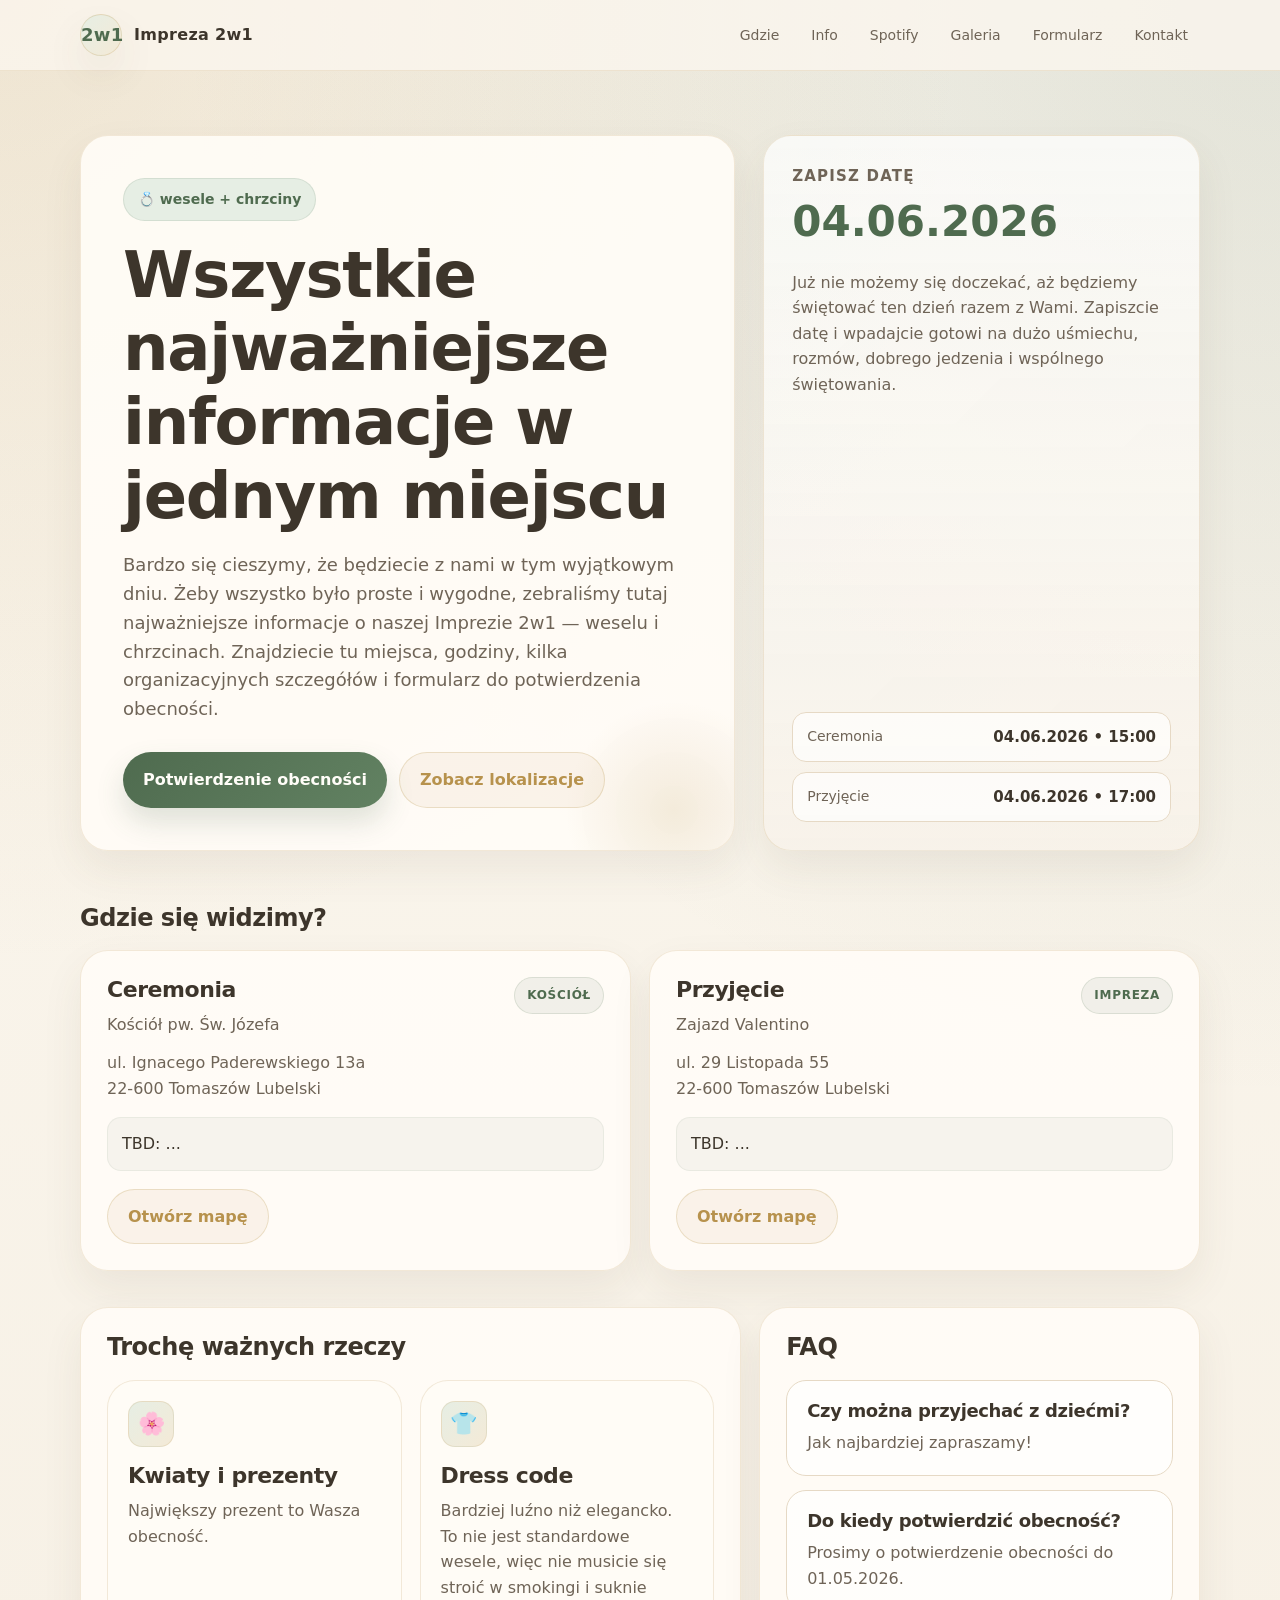
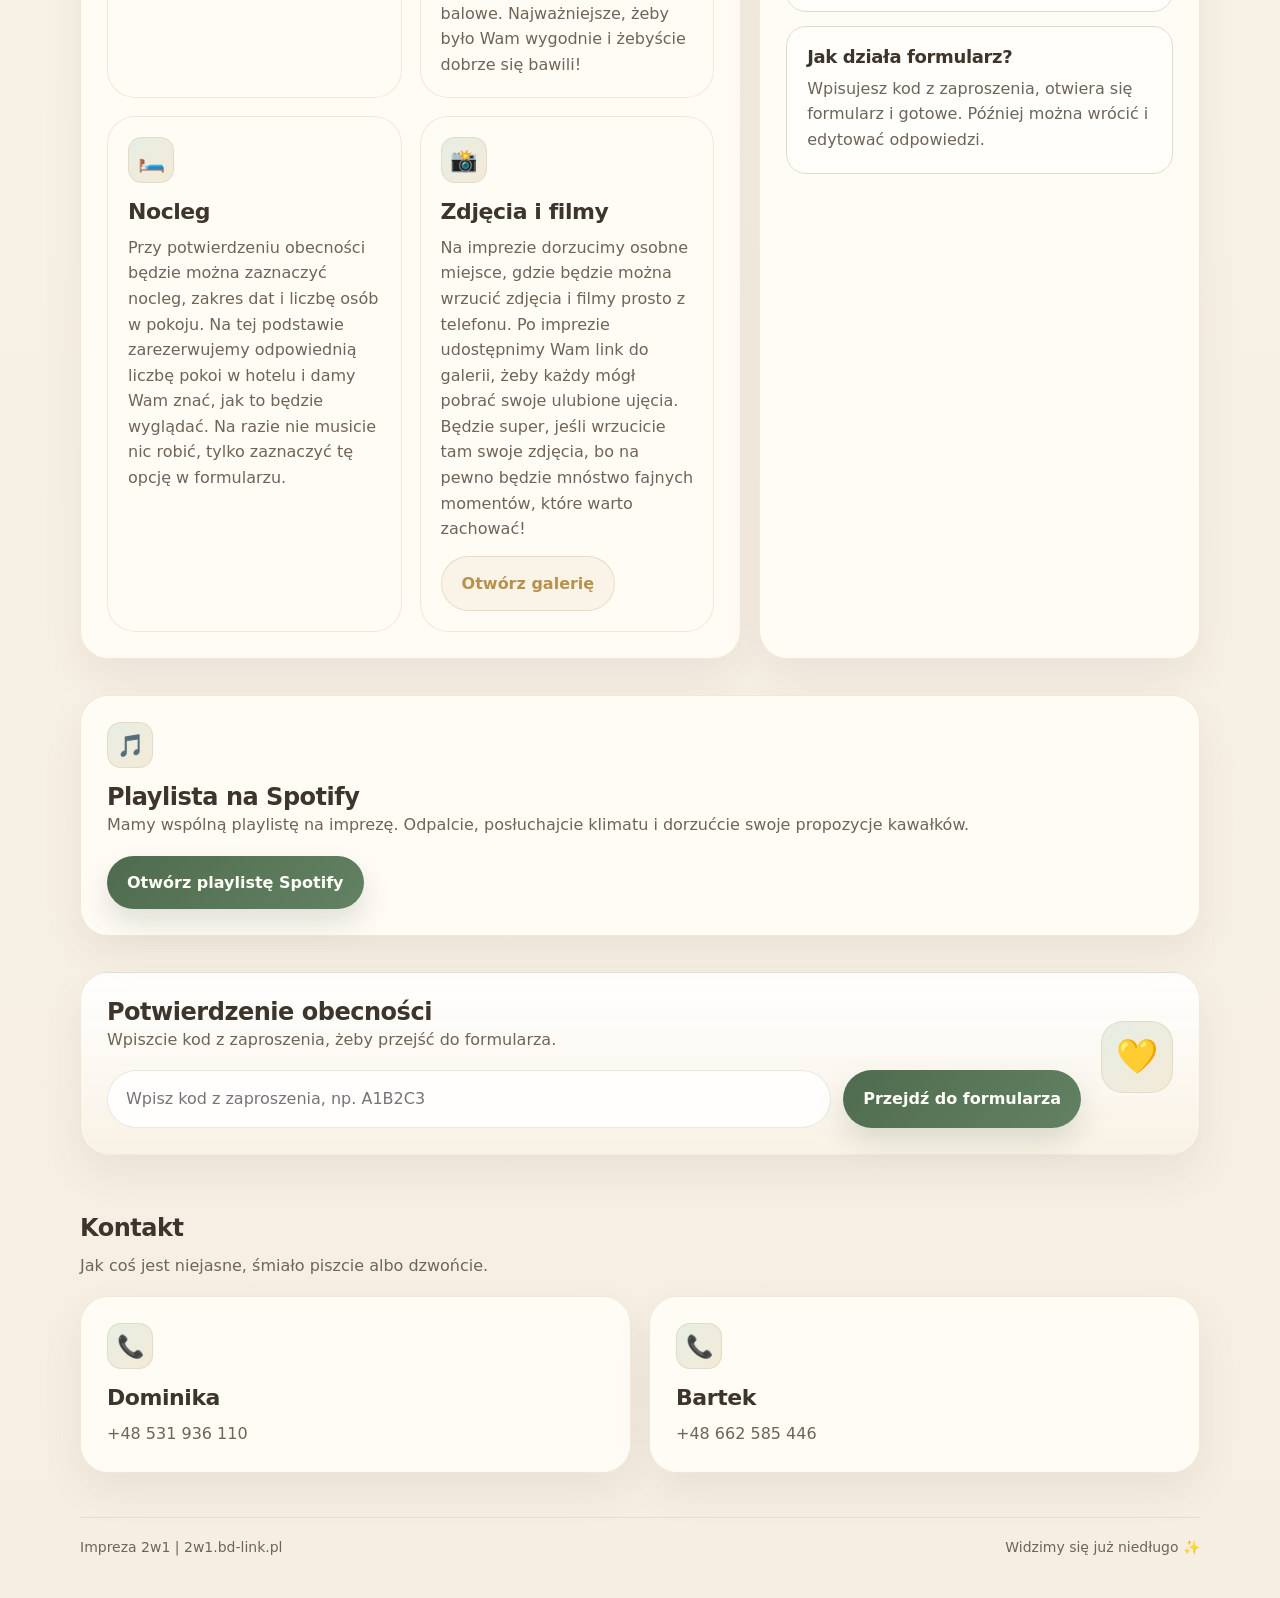
==== commit e8fe6b35: "Styling and encoding" ====
--- a/site/index.html
+++ b/site/index.html
@@ -5,7 +5,7 @@
   <meta name="viewport" content="width=device-width, initial-scale=1" />
   <meta name="robots" content="noindex,nofollow" />
   <title>Impreza 2w1</title>
-  <meta name="description" content="Wesele i chrzciny â€“ wszystkie najwaĹĽniejsze informacje w jednym miejscu." />
+  <meta name="description" content="Wesele i chrzciny – wszystkie najważniejsze informacje w jednym miejscu." />
   <link rel="stylesheet" href="styles/main.css">
 </head>
 <body>
@@ -30,24 +30,27 @@
     <section class="hero">
       <div class="container hero-grid">
         <div class="hero-copy">
-          <div class="eyebrow">đźŚż wesele + chrzciny</div>
-          <h1>Wszystkie najwaĹĽniejsze informacje w jednym miejscu</h1>
+          <div class="eyebrow">💍 wesele + chrzciny</div>
+          <h1>Wszystkie najważniejsze informacje w jednym miejscu</h1>
           <p class="hero-lead">
-            Bardzo siÄ™ cieszymy, ĹĽe bÄ™dziecie z nami w tym wyjÄ…tkowym dniu. Ĺ»eby wszystko byĹ‚o proste i wygodne, zebraliĹ›my tutaj najwaĹĽniejsze informacje o naszej Imprezie 2w1 â€” weselu i chrzcinach. Znajdziecie tu miejsca, godziny, kilka organizacyjnych szczegĂłĹ‚Ăłw i formularz do potwierdzenia obecnoĹ›ci.
+            Bardzo się cieszymy, że będziecie z nami w tym wyjątkowym dniu. Żeby wszystko było proste i wygodne,
+            zebraliśmy tutaj najważniejsze informacje o naszej Imprezie 2w1 — weselu i chrzcinach.
+            Znajdziecie tu miejsca, godziny, kilka organizacyjnych szczegółów i formularz do potwierdzenia obecności.
           </p>
           <div class="hero-actions">
-            <a class="btn btn-primary" href="#rsvp">Potwierdzenie obecnoĹ›ci</a>
+            <a class="btn btn-primary" href="#rsvp">Potwierdzenie obecności</a>
             <a class="btn btn-secondary" href="#gdzie">Zobacz lokalizacje</a>
           </div>
         </div>
 
-        <aside class="hero-card" aria-label="NajwaĹĽniejsze informacje">
-          <div>
-            <div class="countdown-title">Zapisz datÄ™</div>
+        <aside class="hero-card" aria-label="Najważniejsze informacje">
+          <div>
+            <div class="countdown-title">Zapisz datę</div>
             <div class="date-box">
               <div class="date-main">04.06.2026</div>
               <p style="margin:0; color: var(--muted);">
-                Już nie możemy się doczekać, aĹĽ bÄ™dziemy Ĺ›wiÄ™towaÄ‡ ten dzieĹ„ razem z Wami. Zapiszcie datÄ™ i wpadajcie gotowi na duĹĽo uĹ›miechu, rozmĂłw, dobrego jedzenia i wspĂłlnego Ĺ›wiÄ™towania.
+                Już nie możemy się doczekać, aż będziemy świętować ten dzień razem z Wami.
+                Zapiszcie datę i wpadajcie gotowi na dużo uśmiechu, rozmów, dobrego jedzenia i wspólnego świętowania.
               </p>
             </div>
           </div>
@@ -55,11 +58,11 @@
           <div class="mini-list">
             <div class="mini-item">
               <span>Ceremonia</span>
-              <strong>04.06.2026 â€˘ 15:00</strong>
+              <strong>04.06.2026 • 15:00</strong>
             </div>
             <div class="mini-item">
-              <span>PrzyjÄ™cie</span>
-              <strong>04.06.2026 â€˘ 17:00</strong>
+              <span>Przyjęcie</span>
+              <strong>04.06.2026 • 17:00</strong>
             </div>
           </div>
         </aside>
@@ -70,7 +73,7 @@
       <div class="container">
         <div class="section-heading">
           <div>
-            <h2>Gdzie siÄ™ widzimy?</h2>
+            <h2>Gdzie się widzimy?</h2>
           </div>
         </div>
 
@@ -79,39 +82,39 @@
             <div class="place-title-row">
               <div>
                 <h3>Ceremonia</h3>
-                <p>KoĹ›ciĂłĹ‚ pw. Ĺšw. JĂłzefa</p>
+                <p>Kościół pw. Św. Józefa</p>
               </div>
-              <div class="tag">koĹ›ciĂłĹ‚</div>
+              <div class="tag">kościół</div>
             </div>
             <p>
               ul. Ignacego Paderewskiego 13a<br>
-              22-600 TomaszĂłw Lubelski
+              22-600 Tomaszów Lubelski
             </p>
             <ul class="detail-list">
               <li>TBD: ...</li>
             </ul>
             <div class="hero-actions" style="margin-top: 18px;">
-              <a class="btn btn-secondary" href="https://maps.app.goo.gl/gqUh9HjUZLVQgQsm7">OtwĂłrz mapÄ™</a>
+              <a class="btn btn-secondary" href="https://maps.app.goo.gl/gqUh9HjUZLVQgQsm7">Otwórz mapę</a>
             </div>
           </article>
 
           <article class="panel">
             <div class="place-title-row">
               <div>
-                <h3>PrzyjÄ™cie</h3>
+                <h3>Przyjęcie</h3>
                 <p>Zajazd Valentino</p>
               </div>
               <div class="tag">impreza</div>
             </div>
             <p>
               ul. 29 Listopada 55<br>
-              22-600 TomaszĂłw Lubelski
+              22-600 Tomaszów Lubelski
             </p>
             <ul class="detail-list">
               <li>TBD: ...</li>
             </ul>
             <div class="hero-actions" style="margin-top: 18px;">
-              <a class="btn btn-secondary" href="https://maps.app.goo.gl/rmfdSCxpEkMoLABb7">OtwĂłrz mapÄ™</a>
+              <a class="btn btn-secondary" href="https://maps.app.goo.gl/rmfdSCxpEkMoLABb7">Otwórz mapę</a>
             </div>
           </article>
         </div>
@@ -121,41 +124,46 @@
     <section class="section" id="info">
       <div class="container details-grid">
         <article class="info-card">
-          <h2>TrochÄ™ waĹĽnych rzeczy</h2>
+          <h2>Trochę ważnych rzeczy</h2>
           <div class="cards-2" style="margin-top: 18px;">
-            
-            <div class="section-card" style="padding: 20px; box-shadow: none;">
-              <div class="icon-badge">đźŚ¸</div>
+
+            <div class="section-card" style="padding: 20px; box-shadow: none;">
+              <div class="icon-badge">🌸</div>
               <h3>Kwiaty i prezenty</h3>
-              <p>
-                NajwiÄ™kszy prezent to Wasza obecnoĹ›Ä‡.
-              </p>
-            </div>
-
-            <div class="section-card" style="padding: 20px; box-shadow: none;">
-              <div class="icon-badge">đź‘—</div>
+              <p>Największy prezent to Wasza obecność.</p>
+            </div>
+
+            <div class="section-card" style="padding: 20px; box-shadow: none;">
+              <div class="icon-badge">👕</div>
               <h3>Dress code</h3>
               <p>
-                Bardziej luĹşno niĹĽ elegancko. To nie jest standardowe wesele, wiÄ™c nie musicie siÄ™ stroiÄ‡ w smokingi i suknie balowe. NajwaĹĽniejsze, ĹĽeby byĹ‚o Wam wygodnie i ĹĽebyĹ›cie dobrze siÄ™ bawili!
-              </p>
-            </div>
-
-            <div class="section-card" style="padding: 20px; box-shadow: none;">
-              <div class="icon-badge">đź›Źď¸Ź</div>
+                Bardziej luźno niż elegancko. To nie jest standardowe wesele,
+                więc nie musicie się stroić w smokingi i suknie balowe.
+                Najważniejsze, żeby było Wam wygodnie i żebyście dobrze się bawili!
+              </p>
+            </div>
+
+            <div class="section-card" style="padding: 20px; box-shadow: none;">
+              <div class="icon-badge">🛏️</div>
               <h3>Nocleg</h3>
               <p>
-                Przy potwierdzeniu obecnoĹ›ci bÄ™dzie moĹĽna zaznaczyÄ‡ nocleg, zakres dat i liczbÄ™ osĂłb w pokoju. Na tej podstawie zarezerwujemy odpowiedniÄ… liczbÄ™ pokoi w hotelu i damy Wam znaÄ‡, jak to bÄ™dzie wyglÄ…daÄ‡. Na razie nie musicie nic robiÄ‡, tylko zaznaczyÄ‡ tÄ™ opcjÄ™ w formularzu.
-              </p>
-            </div>
-
-            <div class="section-card" style="padding: 20px; box-shadow: none;">
-              <div class="icon-badge">đź“¸</div>
-              <h3>ZdjÄ™cia i filmy</h3>
+                Przy potwierdzeniu obecności będzie można zaznaczyć nocleg, zakres dat i liczbę osób w pokoju.
+                Na tej podstawie zarezerwujemy odpowiednią liczbę pokoi w hotelu i damy Wam znać,
+                jak to będzie wyglądać. Na razie nie musicie nic robić, tylko zaznaczyć tę opcję w formularzu.
+              </p>
+            </div>
+
+            <div class="section-card" style="padding: 20px; box-shadow: none;">
+              <div class="icon-badge">📸</div>
+              <h3>Zdjęcia i filmy</h3>
               <p>
-                Na imprezie dorzucimy osobne miejsce, gdzie bÄ™dzie moĹĽna wrzuciÄ‡ zdjÄ™cia i filmy prosto z telefonu. Po imprezie udostÄ™pnimy Wam link do galerii, ĹĽeby kaĹĽdy mĂłgĹ‚ pobraÄ‡ swoje ulubione ujÄ™cia. BÄ™dzie super, jeĹ›li wrzucicie tam swoje zdjÄ™cia, bo na pewno bÄ™dzie mnĂłstwo fajnych momentĂłw, ktĂłre warto zachowaÄ‡!
+                Na imprezie dorzucimy osobne miejsce, gdzie będzie można wrzucić zdjęcia i filmy prosto z telefonu.
+                Po imprezie udostępnimy Wam link do galerii, żeby każdy mógł pobrać swoje ulubione ujęcia.
+                Będzie super, jeśli wrzucicie tam swoje zdjęcia, bo na pewno będzie mnóstwo fajnych momentów,
+                które warto zachować!
               </p>
               <div class="hero-actions" style="margin-top: 14px;">
-                <a class="btn btn-secondary" href="/gallery.html">OtwĂłrz galeriÄ™</a>
+                <a class="btn btn-secondary" href="/gallery.html">Otwórz galerię</a>
               </div>
             </div>
           </div>
@@ -165,16 +173,16 @@
           <h2>FAQ</h2>
           <ul class="faq" style="margin-top: 18px;">
             <li class="faq-item">
-              <h3>Czy moĹĽna przyjechaÄ‡ z dzieÄ‡mi?</h3>
+              <h3>Czy można przyjechać z dziećmi?</h3>
               <p>Jak najbardziej zapraszamy!</p>
             </li>
             <li class="faq-item">
-              <h3>Do kiedy potwierdziÄ‡ obecnoĹ›Ä‡?</h3>
-              <p>Prosimy o potwierdzenie obecnoĹ›ci do 01.05.2026.</p>
+              <h3>Do kiedy potwierdzić obecność?</h3>
+              <p>Prosimy o potwierdzenie obecności do 01.05.2026.</p>
             </li>
             <li class="faq-item">
-              <h3>Jak dziaĹ‚a formularz?</h3>
-              <p>Wpisujesz kod z zaproszenia, otwiera siÄ™ formularz i gotowe. PĂłĹşniej moĹĽna wrĂłciÄ‡ i edytowaÄ‡ odpowiedzi.</p>
+              <h3>Jak działa formularz?</h3>
+              <p>Wpisujesz kod z zaproszenia, otwiera się formularz i gotowe. Później można wrócić i edytować odpowiedzi.</p>
             </li>
           </ul>
         </article>
@@ -184,14 +192,14 @@
     <section class="section" id="spotify">
       <div class="container">
         <article class="section-card">
-          <div class="icon-badge">â™«</div>
+          <div class="icon-badge">🎵</div>
           <h2>Playlista na Spotify</h2>
           <p>
-            Mamy wspĂłlnÄ… playlistÄ™ na imprezÄ™. Odpalcie, posĹ‚uchajcie klimatu i dorzuÄ‡cie swoje propozycje kawaĹ‚kĂłw.
+            Mamy wspólną playlistę na imprezę. Odpalcie, posłuchajcie klimatu i dorzućcie swoje propozycje kawałków.
           </p>
           <div class="hero-actions" style="margin-top: 18px;">
             <a class="btn btn-primary" href="https://open.spotify.com/playlist/4TO28ayHBYd7rs6MMkvjEb?si=2b05b50a90894fc7&pt=0059463d919aa73c8699eeb2417dbea4" target="_blank" rel="noopener noreferrer">
-              OtwĂłrz playlistÄ™ Spotify
+              Otwórz playlistę Spotify
             </a>
           </div>
         </article>
@@ -202,10 +210,8 @@
       <div class="container">
         <article class="rsvp-card">
           <div>
-            <h2>Potwierdzenie obecnoĹ›ci</h2>
-            <p>
-              Wpiszcie kod z zaproszenia, ĹĽeby przejĹ›Ä‡ do formularza.
-            </p>
+            <h2>Potwierdzenie obecności</h2>
+            <p>Wpiszcie kod z zaproszenia, żeby przejść do formularza.</p>
             <form class="form-row" id="code-form">
               <input
                 class="input"
@@ -217,11 +223,11 @@
                 spellcheck="false"
                 inputmode="latin"
               />
-              <button class="btn btn-primary" type="submit">PrzejdĹş do formularza</button>
+              <button class="btn btn-primary" type="submit">Przejdź do formularza</button>
             </form>
           </div>
           <div>
-            <div class="icon-badge" style="width: 72px; height: 72px; border-radius: 22px; font-size: 34px; margin: 0 0 14px auto;">đź’Ś</div>
+            <div class="icon-badge" style="width: 72px; height: 72px; border-radius: 22px; font-size: 34px; margin: 0 0 14px auto;">💛</div>
           </div>
         </article>
       </div>
@@ -232,20 +238,18 @@
         <div class="section-heading">
           <div>
             <h2>Kontakt</h2>
-            <p>
-              Jak coĹ› jest niejasne, Ĺ›miaĹ‚o piszcie albo dzwoĹ„cie.
-            </p>
+            <p>Jak coś jest niejasne, śmiało piszcie albo dzwońcie.</p>
           </div>
         </div>
 
         <div class="cards-2">
           <article class="section-card">
-            <div class="icon-badge">đź“±</div>
+            <div class="icon-badge">📞</div>
             <h3>Dominika</h3>
             <p>+48 531 936 110</p>
           </article>
           <article class="section-card">
-            <div class="icon-badge">đź“±</div>
+            <div class="icon-badge">📞</div>
             <h3>Bartek</h3>
             <p>+48 662 585 446</p>
           </article>
@@ -279,4 +283,3 @@
   </script>
 </body>
 </html>
-
--- a/site/styles/main.css
+++ b/site/styles/main.css
@@ -14,6 +14,8 @@
     --radius-lg: 20px;
     --radius-md: 14px;
     --max: 1120px;
+    --ease-out: cubic-bezier(0.22, 1, 0.36, 1);
+    --ease-smooth: cubic-bezier(0.4, 0, 0.2, 1);
 }
 
 * { box-sizing: border-box; }
@@ -29,6 +31,7 @@
     radial-gradient(circle at top right, rgba(79, 107, 79, 0.14), transparent 32%),
     linear-gradient(180deg, #fbf7ef 0%, #f7f1e6 52%, #f6eee2 100%);
     line-height: 1.6;
+    animation: pageFadeIn 520ms var(--ease-out) both;
 }
 
 a { color: inherit; }
@@ -47,6 +50,7 @@
     backdrop-filter: blur(12px);
     background: rgba(251, 247, 239, 0.78);
     border-bottom: 1px solid rgba(183, 146, 77, 0.18);
+    animation: headerDropIn 520ms var(--ease-out) both;
 }
 
 .topbar-inner {
@@ -91,12 +95,32 @@
     font-size: 14px;
     padding: 10px 12px;
     border-radius: 999px;
-    transition: 180ms ease;
+    position: relative;
+    transition: background 200ms var(--ease-smooth), color 200ms var(--ease-smooth), transform 200ms var(--ease-smooth);
 }
 
 .nav a:hover {
     background: rgba(79, 107, 79, 0.08);
     color: var(--green);
+    transform: translateY(-1px);
+}
+
+.nav a::after {
+    content: "";
+    position: absolute;
+    left: 12px;
+    right: 12px;
+    bottom: 7px;
+    height: 2px;
+    border-radius: 999px;
+    background: rgba(79, 107, 79, 0.35);
+    transform: scaleX(0);
+    transform-origin: left;
+    transition: transform 220ms var(--ease-out);
+}
+
+.nav a:hover::after {
+    transform: scaleX(1);
 }
 
 .hero {
@@ -120,12 +144,14 @@
     border: 1px solid rgba(183, 146, 77, 0.18);
     border-radius: var(--radius-xl);
     box-shadow: var(--shadow);
+    transition: transform 220ms var(--ease-smooth), box-shadow 220ms var(--ease-smooth), border-color 220ms var(--ease-smooth);
 }
 
 .hero-copy {
     padding: 42px;
     position: relative;
     overflow: hidden;
+    animation: riseIn 560ms var(--ease-out) 60ms both;
 }
 
 .hero-copy::after {
@@ -190,10 +216,11 @@
     align-items: center;
     justify-content: center;
     gap: 10px;
-    transition: transform 180ms ease, box-shadow 180ms ease, background 180ms ease;
+    transition: transform 180ms var(--ease-smooth), box-shadow 180ms var(--ease-smooth), background 180ms var(--ease-smooth), filter 180ms var(--ease-smooth);
 }
 
 .btn:hover { transform: translateY(-1px); }
+.btn:active { transform: translateY(0) scale(0.985); }
 
 .btn-primary {
     background: linear-gradient(135deg, var(--green), #628262);
@@ -216,6 +243,7 @@
     background:
     linear-gradient(180deg, rgba(255,255,255,0.8), rgba(248,243,234,0.92)),
     linear-gradient(135deg, rgba(79,107,79,0.08), rgba(183,146,77,0.1));
+    animation: riseIn 600ms var(--ease-out) 140ms both;
 }
 
 .countdown-title {
@@ -251,6 +279,12 @@
     border-radius: var(--radius-md);
     border: 1px solid var(--line);
     background: rgba(255,255,255,0.64);
+    transition: transform 180ms var(--ease-smooth), background 180ms var(--ease-smooth);
+}
+
+.mini-item:hover {
+    transform: translateY(-2px);
+    background: rgba(255,255,255,0.9);
 }
 
 .mini-item span:first-child {
@@ -264,6 +298,7 @@
 
 .section {
     padding: 18px 0;
+    animation: riseIn 520ms var(--ease-out) both;
 }
 
 .section-heading {
@@ -300,6 +335,17 @@
 .info-card,
 .rsvp-card {
     padding: 26px;
+}
+
+.section-card:hover,
+.panel:hover,
+.info-card:hover,
+.rsvp-card:hover,
+.hero-copy:hover,
+.hero-card:hover {
+    transform: translateY(-3px);
+    box-shadow: 0 24px 46px rgba(95, 76, 46, 0.12);
+    border-color: rgba(183, 146, 77, 0.3);
 }
 
 .section-card h3,
@@ -448,6 +494,7 @@
     color: var(--text);
     font: inherit;
     box-shadow: inset 0 1px 0 rgba(255,255,255,0.4);
+    transition: border-color 180ms var(--ease-smooth), outline-color 180ms var(--ease-smooth), box-shadow 180ms var(--ease-smooth), background 180ms var(--ease-smooth);
 }
 
 .input:focus {
@@ -476,6 +523,184 @@
     display: grid;
     gap: 16px;
     grid-template-columns: repeat(4, minmax(0, 1fr));
+}
+
+.upload-toolbar {
+    display: grid;
+    gap: 12px;
+    grid-template-columns: auto 1fr auto auto auto;
+    align-items: center;
+}
+
+.upload-count {
+    font-size: 14px;
+    color: var(--muted);
+    padding: 8px 10px;
+    border-radius: 999px;
+    background: rgba(255, 255, 255, 0.65);
+    border: 1px solid var(--line);
+}
+
+.upload-list-wrap {
+    margin-top: 14px;
+    border-radius: var(--radius-lg);
+    border: 1px solid var(--line);
+    background: rgba(255, 255, 255, 0.55);
+    padding: 12px;
+}
+
+.upload-list {
+    list-style: none;
+    margin: 0;
+    padding: 0;
+    display: grid;
+    gap: 8px;
+}
+
+.upload-empty {
+    color: var(--muted);
+    padding: 10px;
+}
+
+.upload-row {
+    display: flex;
+    justify-content: space-between;
+    align-items: center;
+    gap: 12px;
+    padding: 10px 12px;
+    border-radius: var(--radius-md);
+    border: 1px solid var(--line);
+    background: rgba(255, 255, 255, 0.8);
+    transition: transform 180ms ease, box-shadow 180ms ease, border-color 180ms ease, background 180ms ease;
+    position: relative;
+    overflow: hidden;
+}
+
+.upload-preview {
+    width: 48px;
+    height: 48px;
+    border-radius: 12px;
+    overflow: hidden;
+    border: 1px solid var(--line);
+    flex-shrink: 0;
+    background: rgba(255, 255, 255, 0.75);
+}
+
+.upload-thumb {
+    width: 100%;
+    height: 100%;
+    object-fit: cover;
+}
+
+.upload-main {
+    display: grid;
+    gap: 2px;
+    min-width: 0;
+    flex: 1;
+}
+
+.upload-main strong {
+    font-size: 14px;
+    font-weight: 700;
+    overflow: hidden;
+    text-overflow: ellipsis;
+    white-space: nowrap;
+}
+
+.upload-size {
+    font-size: 12px;
+    color: var(--muted);
+}
+
+.upload-side {
+    display: grid;
+    justify-items: end;
+    gap: 2px;
+    min-width: 95px;
+}
+
+.upload-state {
+    font-size: 12px;
+    font-weight: 800;
+    letter-spacing: 0.04em;
+    text-transform: uppercase;
+}
+
+.upload-note {
+    font-size: 11px;
+    color: var(--muted);
+}
+
+.upload-remove {
+    padding: 8px 12px;
+    font-size: 12px;
+    line-height: 1;
+    min-width: auto;
+}
+
+.upload-remove:disabled {
+    opacity: 0.6;
+    cursor: not-allowed;
+}
+
+.upload-progress {
+    position: absolute;
+    left: 0;
+    right: 0;
+    bottom: 0;
+    height: 3px;
+    background: rgba(0, 0, 0, 0.06);
+}
+
+.upload-progress-fill {
+    width: 0;
+    height: 100%;
+    background: linear-gradient(90deg, var(--gold), #d4b06b);
+    transition: width 140ms linear, background 180ms ease;
+}
+
+.upload-row[data-status="queued"] .upload-state {
+    color: var(--muted);
+}
+
+.upload-row[data-status="uploading"] {
+    border-color: rgba(183, 146, 77, 0.4);
+    background: rgba(244, 234, 215, 0.65);
+    animation: uploadingPulse 1.1s ease-in-out infinite;
+}
+
+.upload-row[data-status="uploading"] .upload-state {
+    color: var(--gold);
+}
+
+.upload-row[data-status="uploading"] .upload-progress-fill {
+    background: linear-gradient(90deg, var(--gold), #d4b06b);
+}
+
+.upload-row[data-status="success"] {
+    border-color: rgba(79, 107, 79, 0.35);
+    background: rgba(230, 238, 228, 0.9);
+}
+
+.upload-row[data-status="success"] .upload-state {
+    color: var(--green);
+}
+
+.upload-row[data-status="success"] .upload-progress-fill {
+    background: linear-gradient(90deg, var(--green), #6ea06e);
+}
+
+.upload-row[data-status="error"] {
+    border-color: rgba(168, 60, 60, 0.45);
+    background: rgba(255, 237, 237, 0.9);
+}
+
+.upload-row[data-status="error"] .upload-state {
+    color: #a83c3c;
+}
+
+.upload-row[data-status="error"] .upload-progress-fill {
+    background: linear-gradient(90deg, #a83c3c, #d26b6b);
 }
 
 .gallery-item {
@@ -484,6 +709,14 @@
     border-radius: var(--radius-lg);
     overflow: hidden;
     box-shadow: var(--shadow);
+    animation: galleryFade 320ms ease both;
+    transition: transform 220ms var(--ease-smooth), box-shadow 220ms var(--ease-smooth), border-color 220ms var(--ease-smooth);
+}
+
+.gallery-item:hover {
+    transform: translateY(-3px);
+    box-shadow: 0 24px 46px rgba(95, 76, 46, 0.12);
+    border-color: rgba(183, 146, 77, 0.3);
 }
 
 .gallery-media {
@@ -491,6 +724,12 @@
     aspect-ratio: 1 / 1;
     object-fit: cover;
     background: rgba(0, 0, 0, 0.04);
+    transition: transform 300ms var(--ease-out), filter 220ms var(--ease-smooth);
+}
+
+.gallery-item:hover .gallery-media {
+    transform: scale(1.03);
+    filter: saturate(1.03);
 }
 
 .gallery-meta {
@@ -498,6 +737,54 @@
     font-size: 12px;
     color: var(--muted);
     word-break: break-all;
+}
+
+@keyframes galleryFade {
+    from {
+    opacity: 0;
+    transform: translateY(8px);
+    }
+    to {
+    opacity: 1;
+    transform: translateY(0);
+    }
+}
+
+@keyframes uploadingPulse {
+    0% { box-shadow: 0 0 0 0 rgba(183, 146, 77, 0.12); }
+    50% { box-shadow: 0 0 0 4px rgba(183, 146, 77, 0.04); }
+    100% { box-shadow: 0 0 0 0 rgba(183, 146, 77, 0.12); }
+}
+
+@keyframes pageFadeIn {
+    from {
+    opacity: 0;
+    }
+    to {
+    opacity: 1;
+    }
+}
+
+@keyframes headerDropIn {
+    from {
+    opacity: 0;
+    transform: translateY(-10px);
+    }
+    to {
+    opacity: 1;
+    transform: translateY(0);
+    }
+}
+
+@keyframes riseIn {
+    from {
+    opacity: 0;
+    transform: translateY(12px);
+    }
+    to {
+    opacity: 1;
+    transform: translateY(0);
+    }
 }
 
 .footer {
@@ -546,6 +833,14 @@
 
     .gallery-grid {
     grid-template-columns: repeat(2, minmax(0, 1fr));
+    }
+
+    .upload-toolbar {
+    grid-template-columns: 1fr 1fr;
+    }
+
+    .upload-count {
+    grid-column: 1 / -1;
     }
 }
 
@@ -560,4 +855,19 @@
     .input { width: 100%; }
     .rsvp-card { align-items: start; }
     .gallery-grid { grid-template-columns: 1fr; }
-}
+    .upload-toolbar { grid-template-columns: 1fr; }
+    .upload-row {
+    align-items: start;
+    }
+    .upload-remove {
+    width: auto;
+    }
+}
+
+@media (prefers-reduced-motion: reduce) {
+    * {
+    animation: none !important;
+    transition: none !important;
+    scroll-behavior: auto !important;
+    }
+}
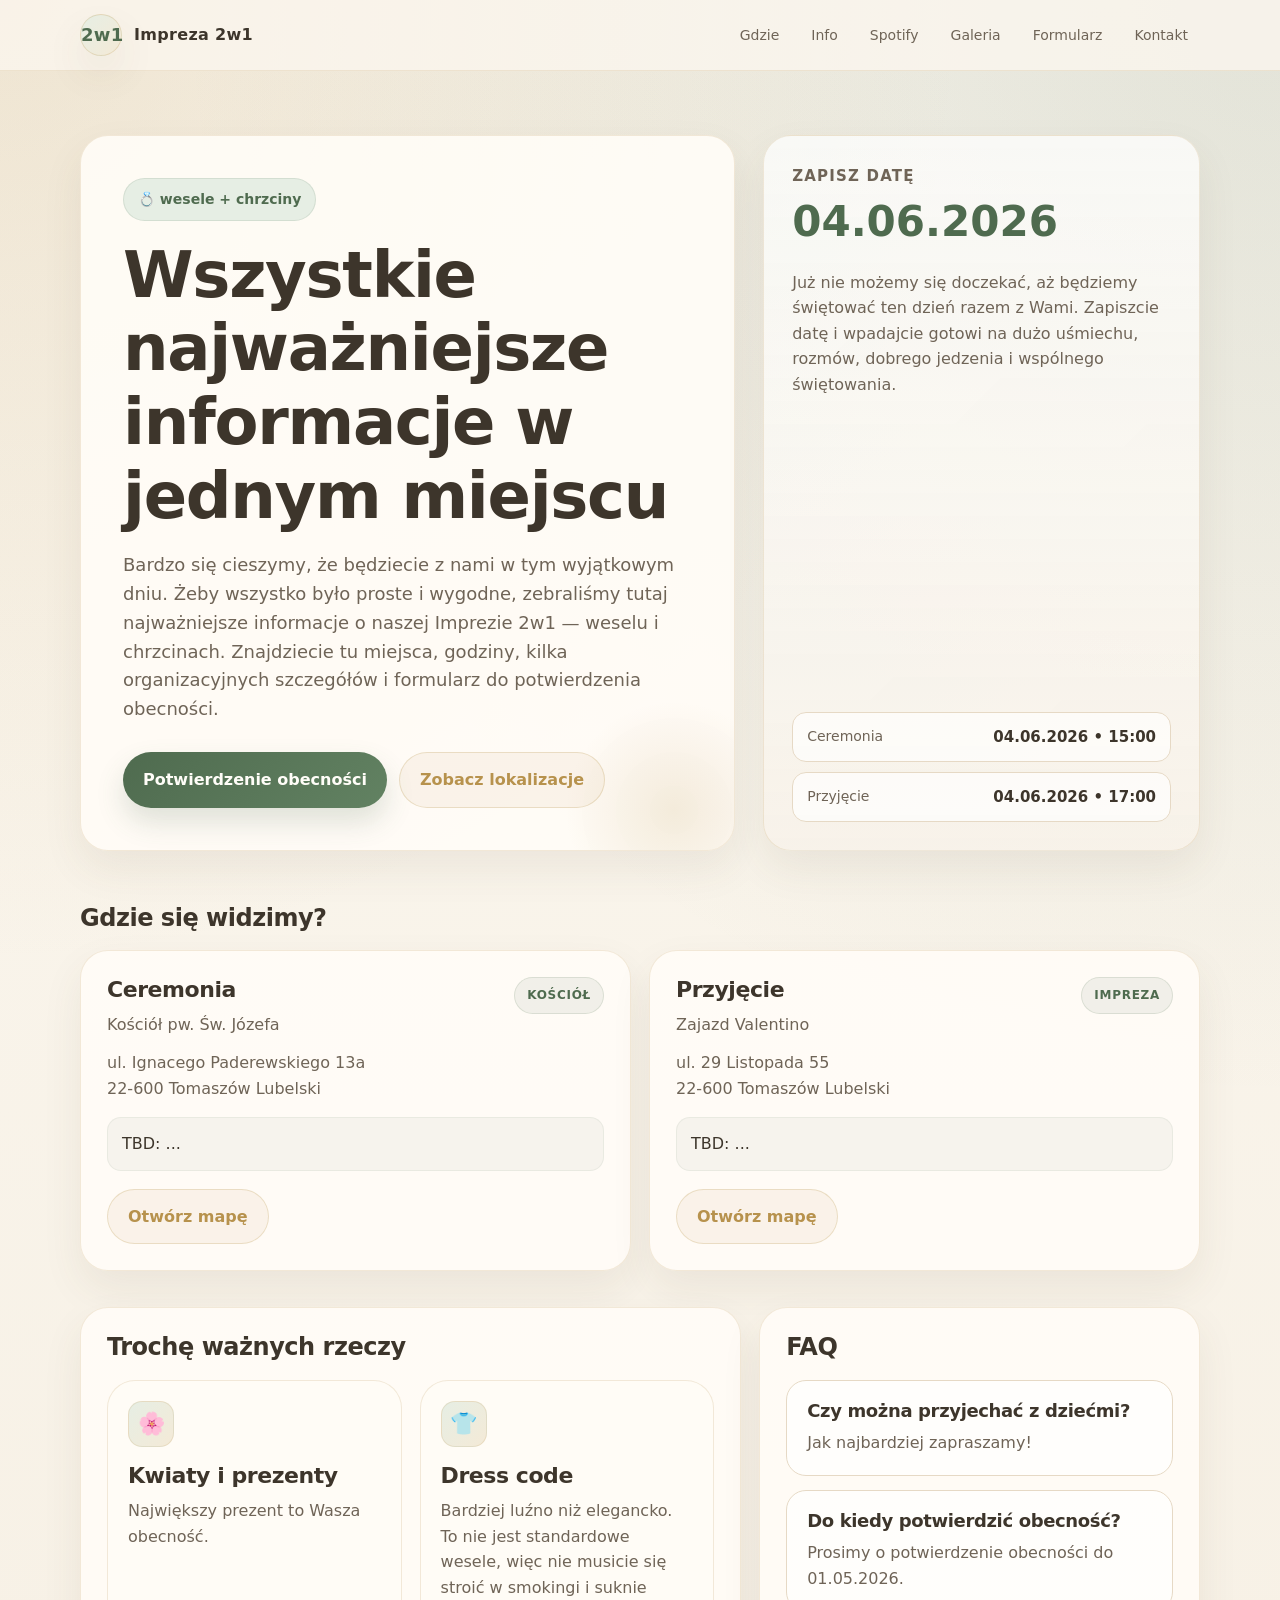
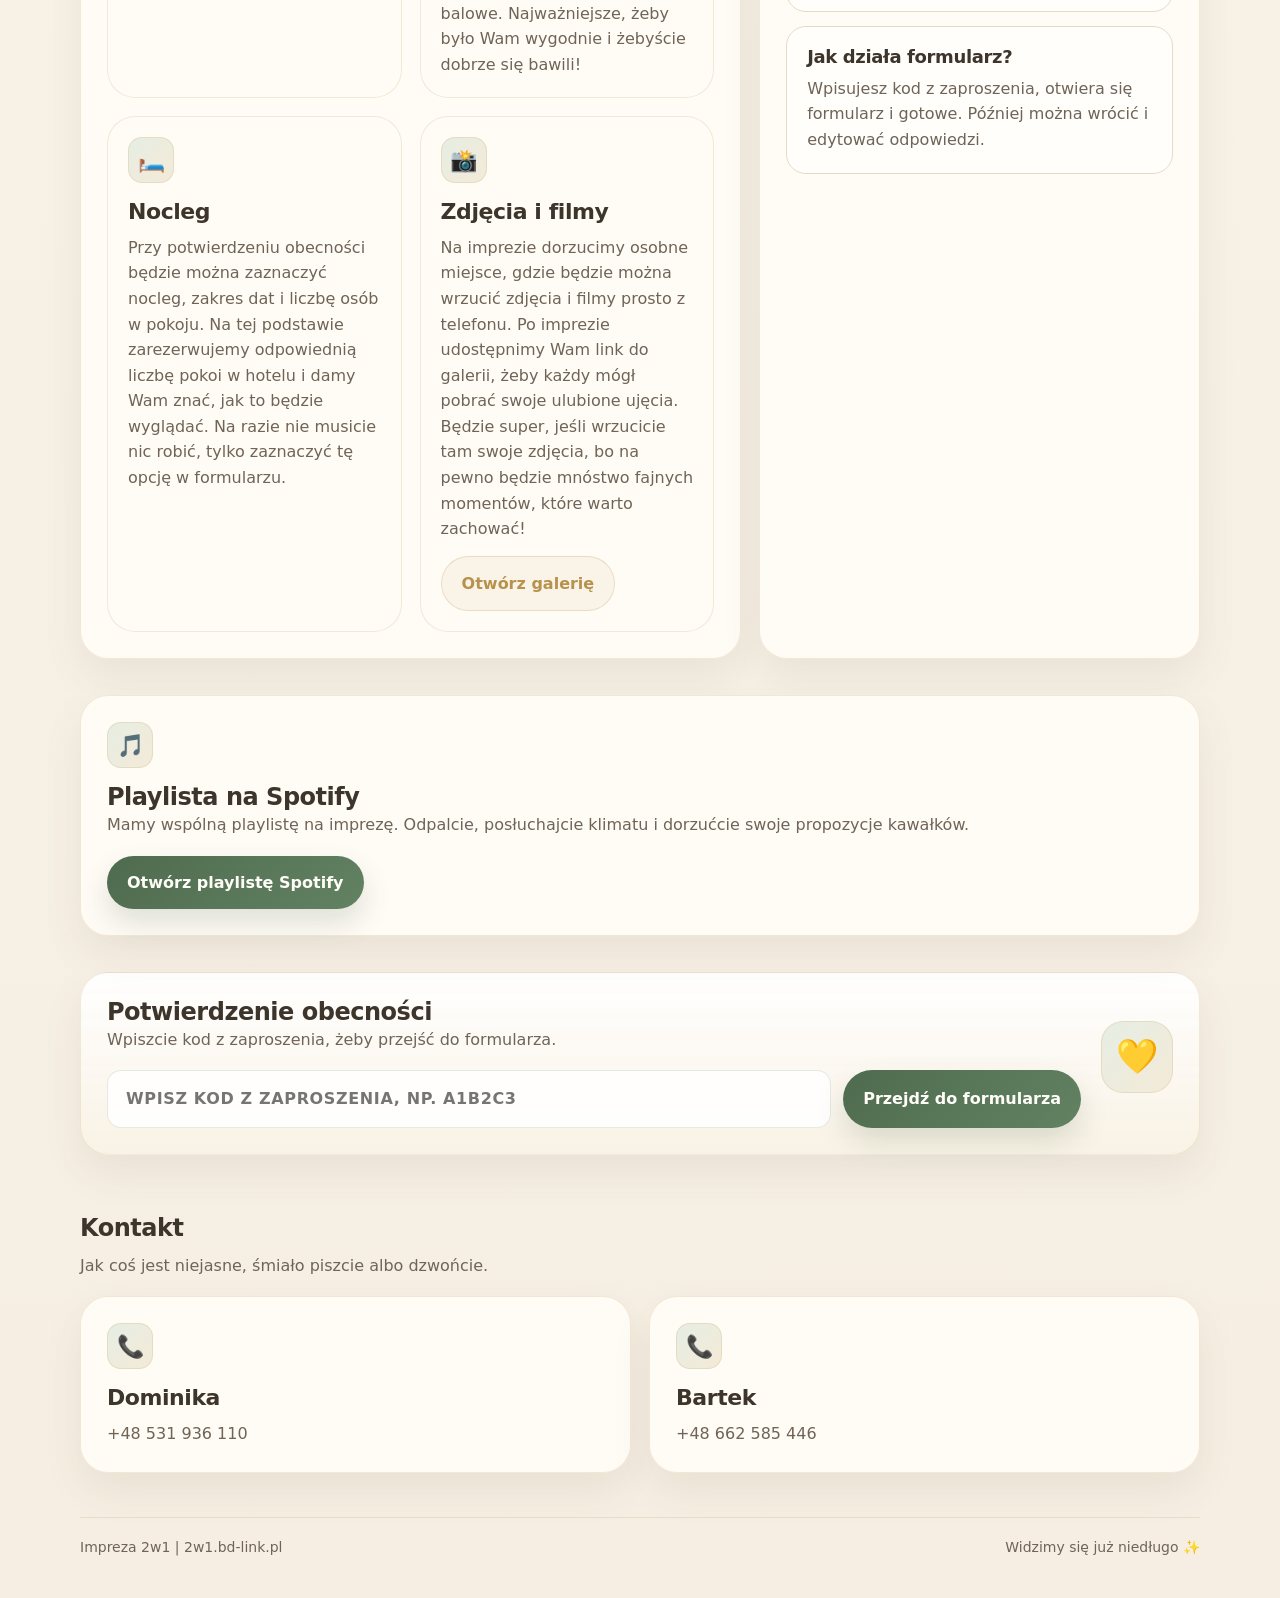
==== commit 80842fed: "Form styling" ====
--- a/site/index.html
+++ b/site/index.html
@@ -214,7 +214,7 @@
             <p>Wpiszcie kod z zaproszenia, żeby przejść do formularza.</p>
             <form class="form-row" id="code-form">
               <input
-                class="input"
+                class="input code-input"
                 type="text"
                 name="inviteCode"
                 id="inviteCode"
--- a/site/styles/main.css
+++ b/site/styles/main.css
@@ -502,6 +502,16 @@
     border-color: rgba(79, 107, 79, 0.22);
 }
 
+.code-input {
+    border-radius: 14px;
+    min-height: 52px;
+    letter-spacing: 0.04em;
+    font-weight: 700;
+    text-transform: uppercase;
+    -webkit-appearance: none;
+    appearance: none;
+}
+
 .faq {
     display: grid;
     gap: 14px;
@@ -577,9 +587,9 @@
 }
 
 .upload-preview {
-    width: 48px;
-    height: 48px;
-    border-radius: 12px;
+    width: 34px;
+    height: 34px;
+    border-radius: 9px;
     overflow: hidden;
     border: 1px solid var(--line);
     flex-shrink: 0;
@@ -711,6 +721,7 @@
     box-shadow: var(--shadow);
     animation: galleryFade 320ms ease both;
     transition: transform 220ms var(--ease-smooth), box-shadow 220ms var(--ease-smooth), border-color 220ms var(--ease-smooth);
+    cursor: zoom-in;
 }
 
 .gallery-item:hover {
@@ -721,7 +732,7 @@
 
 .gallery-media {
     width: 100%;
-    aspect-ratio: 1 / 1;
+    aspect-ratio: 4 / 3;
     object-fit: cover;
     background: rgba(0, 0, 0, 0.04);
     transition: transform 300ms var(--ease-out), filter 220ms var(--ease-smooth);
@@ -737,6 +748,57 @@
     font-size: 12px;
     color: var(--muted);
     word-break: break-all;
+}
+
+.preview-modal {
+    position: fixed;
+    inset: 0;
+    z-index: 100;
+    display: none;
+}
+
+.preview-modal[aria-hidden="false"] {
+    display: block;
+}
+
+.preview-backdrop {
+    position: absolute;
+    inset: 0;
+    background: rgba(34, 28, 22, 0.8);
+    backdrop-filter: blur(3px);
+}
+
+.preview-content {
+    position: relative;
+    z-index: 1;
+    height: 100%;
+    width: min(96vw, 1500px);
+    margin: 0 auto;
+    padding: 18px;
+    display: grid;
+    grid-template-rows: auto 1fr;
+    gap: 10px;
+}
+
+.preview-close {
+    justify-self: end;
+}
+
+.preview-body {
+    display: grid;
+    place-items: center;
+    overflow: auto;
+}
+
+.preview-media {
+    width: auto;
+    height: auto;
+    max-width: 100%;
+    max-height: calc(100vh - 110px);
+    object-fit: contain;
+    border-radius: 10px;
+    box-shadow: 0 20px 48px rgba(0, 0, 0, 0.28);
+    background: rgba(0, 0, 0, 0.1);
 }
 
 @keyframes galleryFade {
@@ -853,6 +915,7 @@
     .hero-actions { flex-direction: column; }
     .form-row { flex-direction: column; }
     .input { width: 100%; }
+    .code-input { border-radius: 12px; min-height: 50px; padding-top: 14px; padding-bottom: 14px; }
     .rsvp-card { align-items: start; }
     .gallery-grid { grid-template-columns: 1fr; }
     .upload-toolbar { grid-template-columns: 1fr; }
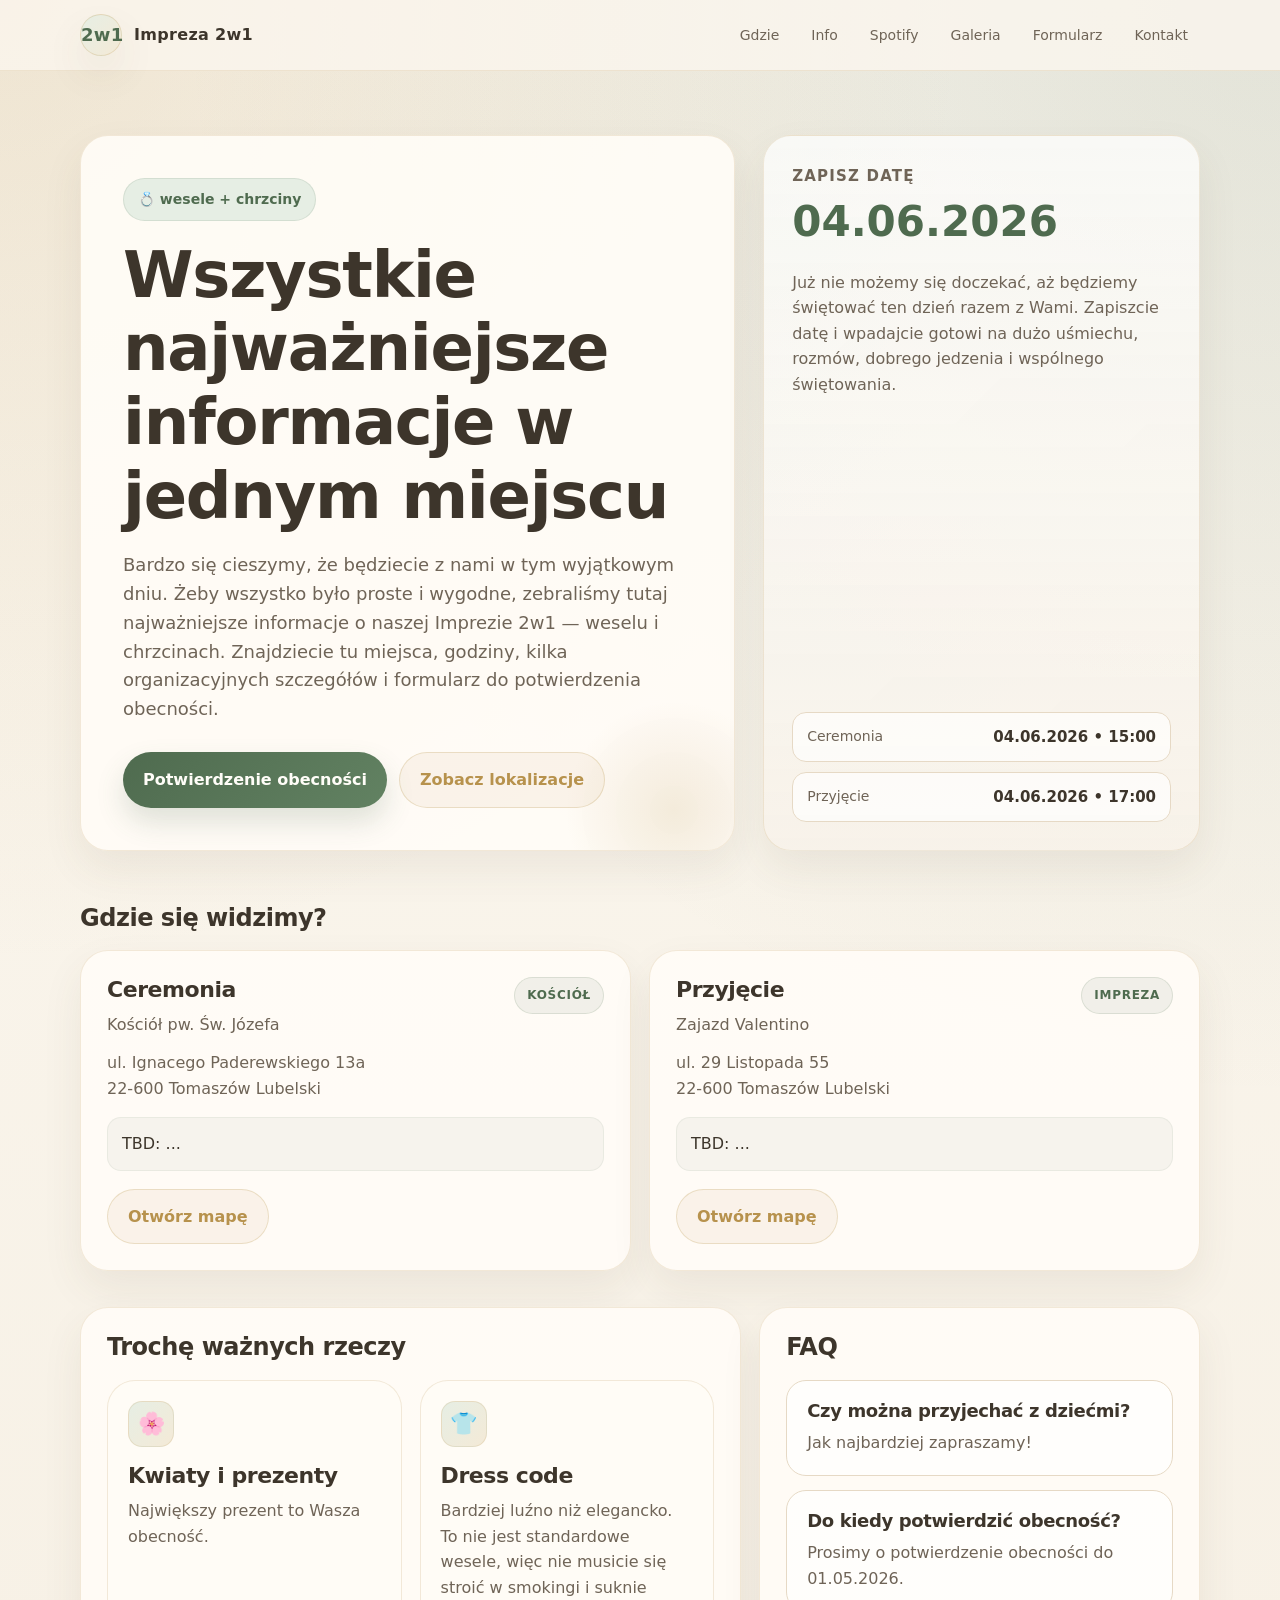
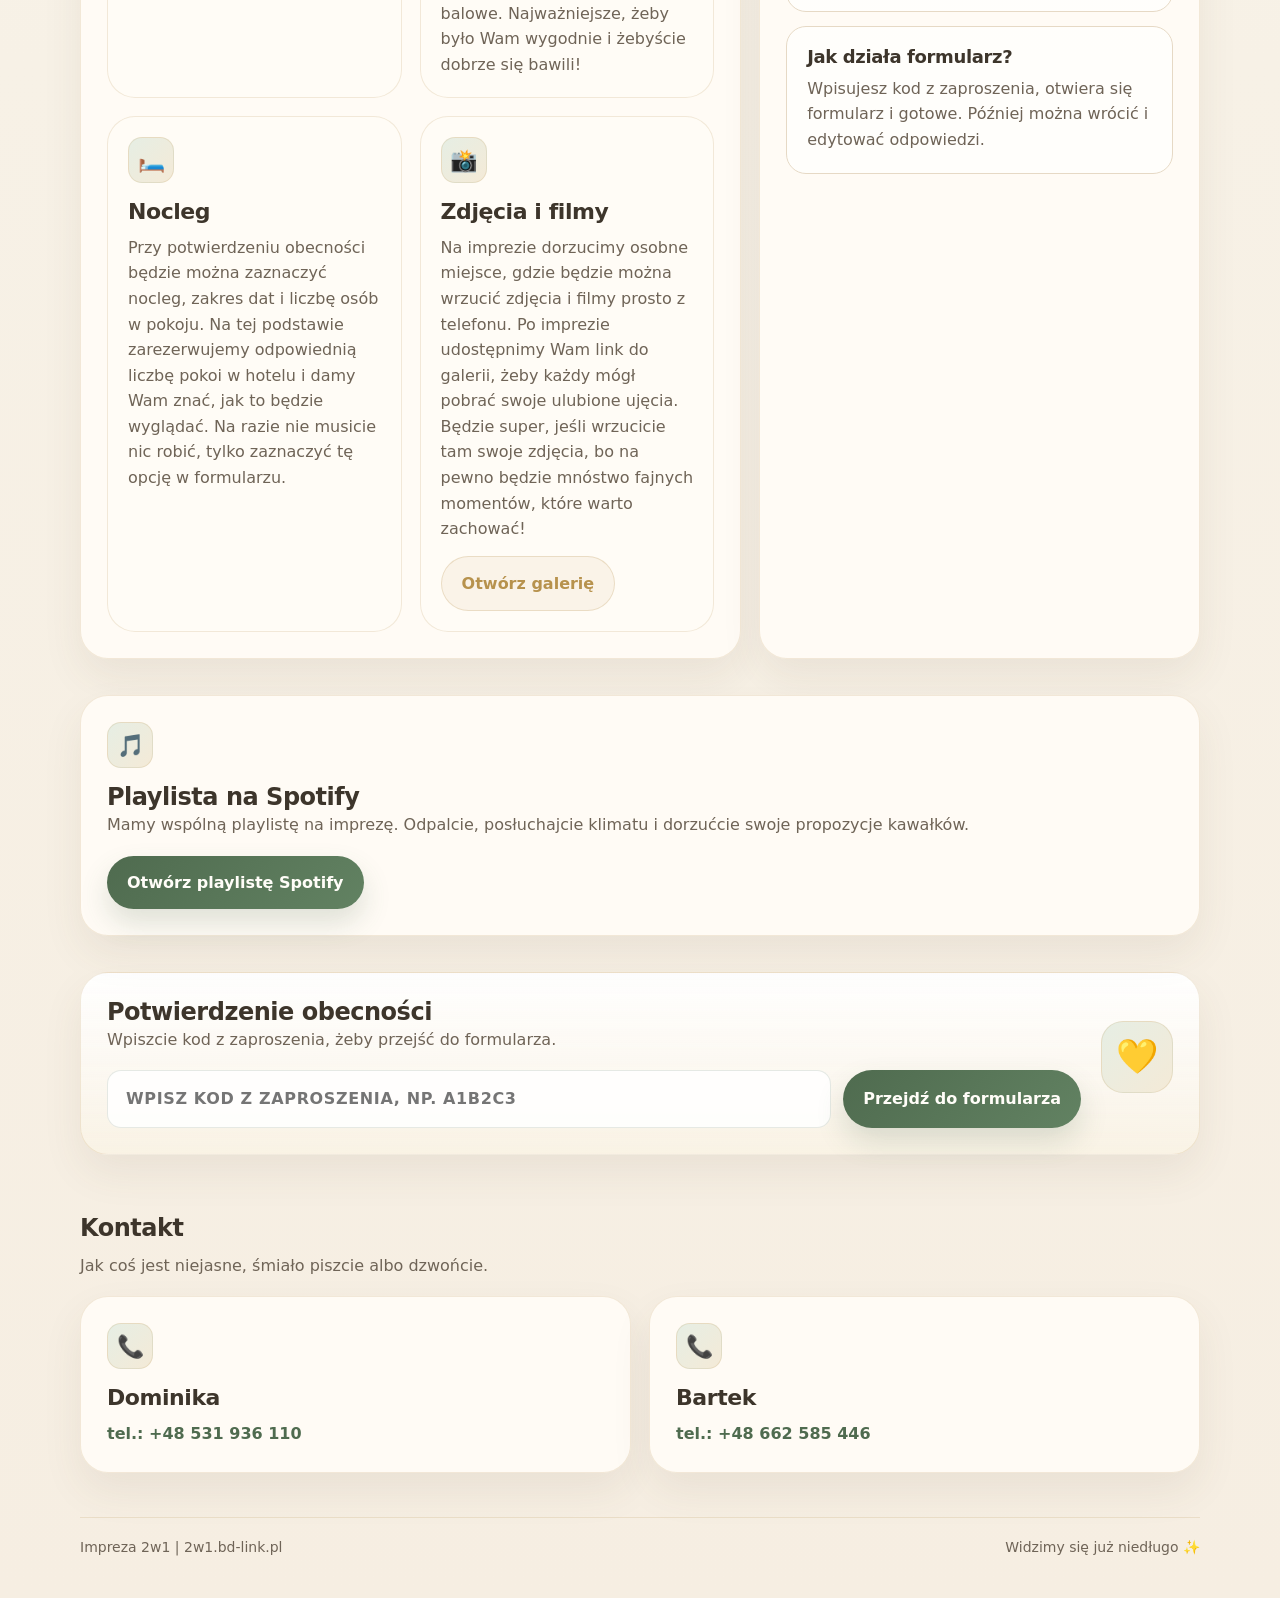
==== commit ca2b47e3: "Navigation styling" ====
--- a/site/index.html
+++ b/site/index.html
@@ -11,11 +11,21 @@
 <body>
   <header class="topbar">
     <div class="container topbar-inner">
-      <div class="brand">
+      <a class="brand" href="/index.html" aria-label="Przejdź na stronę główną">
         <div class="brand-mark">2w1</div>
         <div>Impreza 2w1</div>
-      </div>
-      <nav class="nav" aria-label="Nawigacja">
+      </a>
+      <button
+        class="nav-toggle"
+        id="nav-toggle"
+        type="button"
+        aria-label="Przełącz menu"
+        aria-controls="site-nav"
+        aria-expanded="false"
+      >
+        <span class="nav-toggle-icon" aria-hidden="true">☰</span>
+      </button>
+      <nav class="nav" id="site-nav" aria-label="Nawigacja" data-open="false">
         <a href="#gdzie">Gdzie</a>
         <a href="#info">Info</a>
         <a href="#spotify">Spotify</a>
@@ -246,12 +256,12 @@
           <article class="section-card">
             <div class="icon-badge">📞</div>
             <h3>Dominika</h3>
-            <p>+48 531 936 110</p>
+            <p><a class="contact-link" href="tel:+48531936110">tel.: +48 531 936 110</a></p>
           </article>
           <article class="section-card">
             <div class="icon-badge">📞</div>
             <h3>Bartek</h3>
-            <p>+48 662 585 446</p>
+            <p><a class="contact-link" href="tel:+48662585446">tel.: +48 662 585 446</a></p>
           </article>
         </div>
       </div>
@@ -266,7 +276,24 @@
   </footer>
 
   <script>
+    const navToggle = document.getElementById('nav-toggle');
+    const siteNav = document.getElementById('site-nav');
     const codeForm = document.getElementById('code-form');
+
+    if (navToggle && siteNav) {
+      navToggle.addEventListener('click', () => {
+        const isOpen = siteNav.getAttribute('data-open') === 'true';
+        siteNav.setAttribute('data-open', String(!isOpen));
+        navToggle.setAttribute('aria-expanded', String(!isOpen));
+        navToggle.querySelector('.nav-toggle-icon').textContent = !isOpen ? '✕' : '☰';
+      });
+
+      siteNav.addEventListener('click', (event) => {
+        if (!event.target.closest('a')) return;
+        siteNav.setAttribute('data-open', 'false');
+        navToggle.setAttribute('aria-expanded', 'false');
+      });
+    }
 
     codeForm.addEventListener('submit', (event) => {
       event.preventDefault();
--- a/site/styles/main.css
+++ b/site/styles/main.css
@@ -67,6 +67,8 @@
     gap: 12px;
     font-weight: 700;
     letter-spacing: 0.02em;
+    text-decoration: none;
+    color: inherit;
 }
 
 .brand-mark {
@@ -87,6 +89,32 @@
     flex-wrap: wrap;
     justify-content: flex-end;
     gap: 8px;
+}
+
+.nav-toggle {
+    display: none;
+    border: 1px solid rgba(183, 146, 77, 0.24);
+    background: rgba(255,255,255,0.75);
+    color: var(--text);
+    border-radius: 999px;
+    padding: 10px 14px;
+    font: inherit;
+    font-weight: 700;
+    cursor: pointer;
+    transition: background 200ms var(--ease-smooth), transform 200ms var(--ease-smooth);
+}
+
+.nav-toggle:hover {
+    background: rgba(79, 107, 79, 0.08);
+    transform: translateY(-1px);
+}
+
+.nav-toggle-icon {
+    font-size: 18px;
+    line-height: 1;
+    display: inline-block;
+    min-width: 1em;
+    text-align: center;
 }
 
 .nav a {
@@ -365,6 +393,16 @@
     color: var(--muted);
 }
 
+.contact-link {
+    color: var(--green);
+    font-weight: 700;
+    text-decoration: none;
+}
+
+.contact-link:hover {
+    text-decoration: underline;
+}
+
 .icon-badge {
     width: 46px;
     height: 46px;
@@ -885,12 +923,33 @@
     }
 
     .topbar-inner {
-    align-items: start;
+    align-items: center;
+    flex-wrap: wrap;
+    flex-direction: row;
+    }
+
+    .nav-toggle {
+    display: inline-flex;
+    margin-left: auto;
+    }
+
+    .nav {
+    display: none;
+    width: 100%;
+    padding-top: 6px;
+    justify-content: flex-start;
     flex-direction: column;
-    }
-
-    .nav {
-    justify-content: flex-start;
+    gap: 6px;
+    }
+
+    .nav[data-open="true"] {
+    display: flex;
+    }
+
+    .nav a {
+    border-radius: 12px;
+    padding: 12px 14px;
+    background: rgba(255,255,255,0.58);
     }
 
     .gallery-grid {
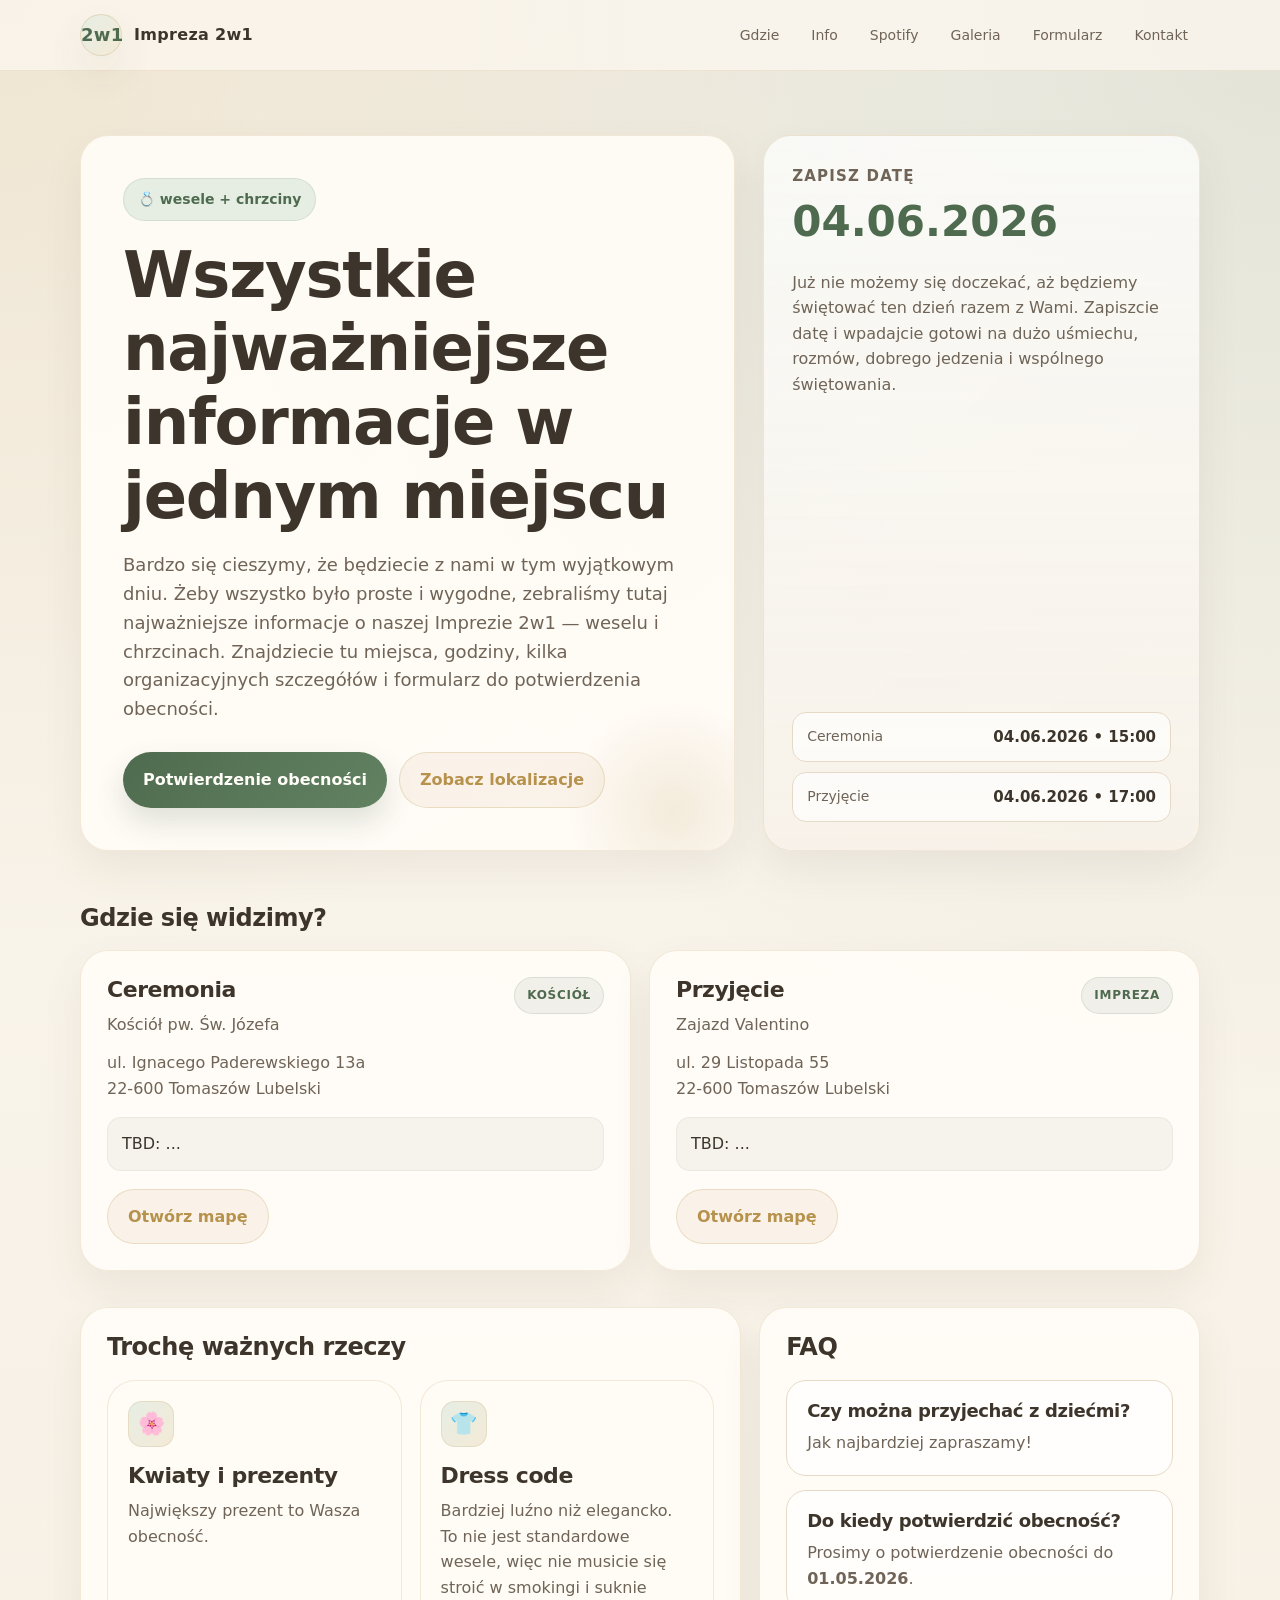
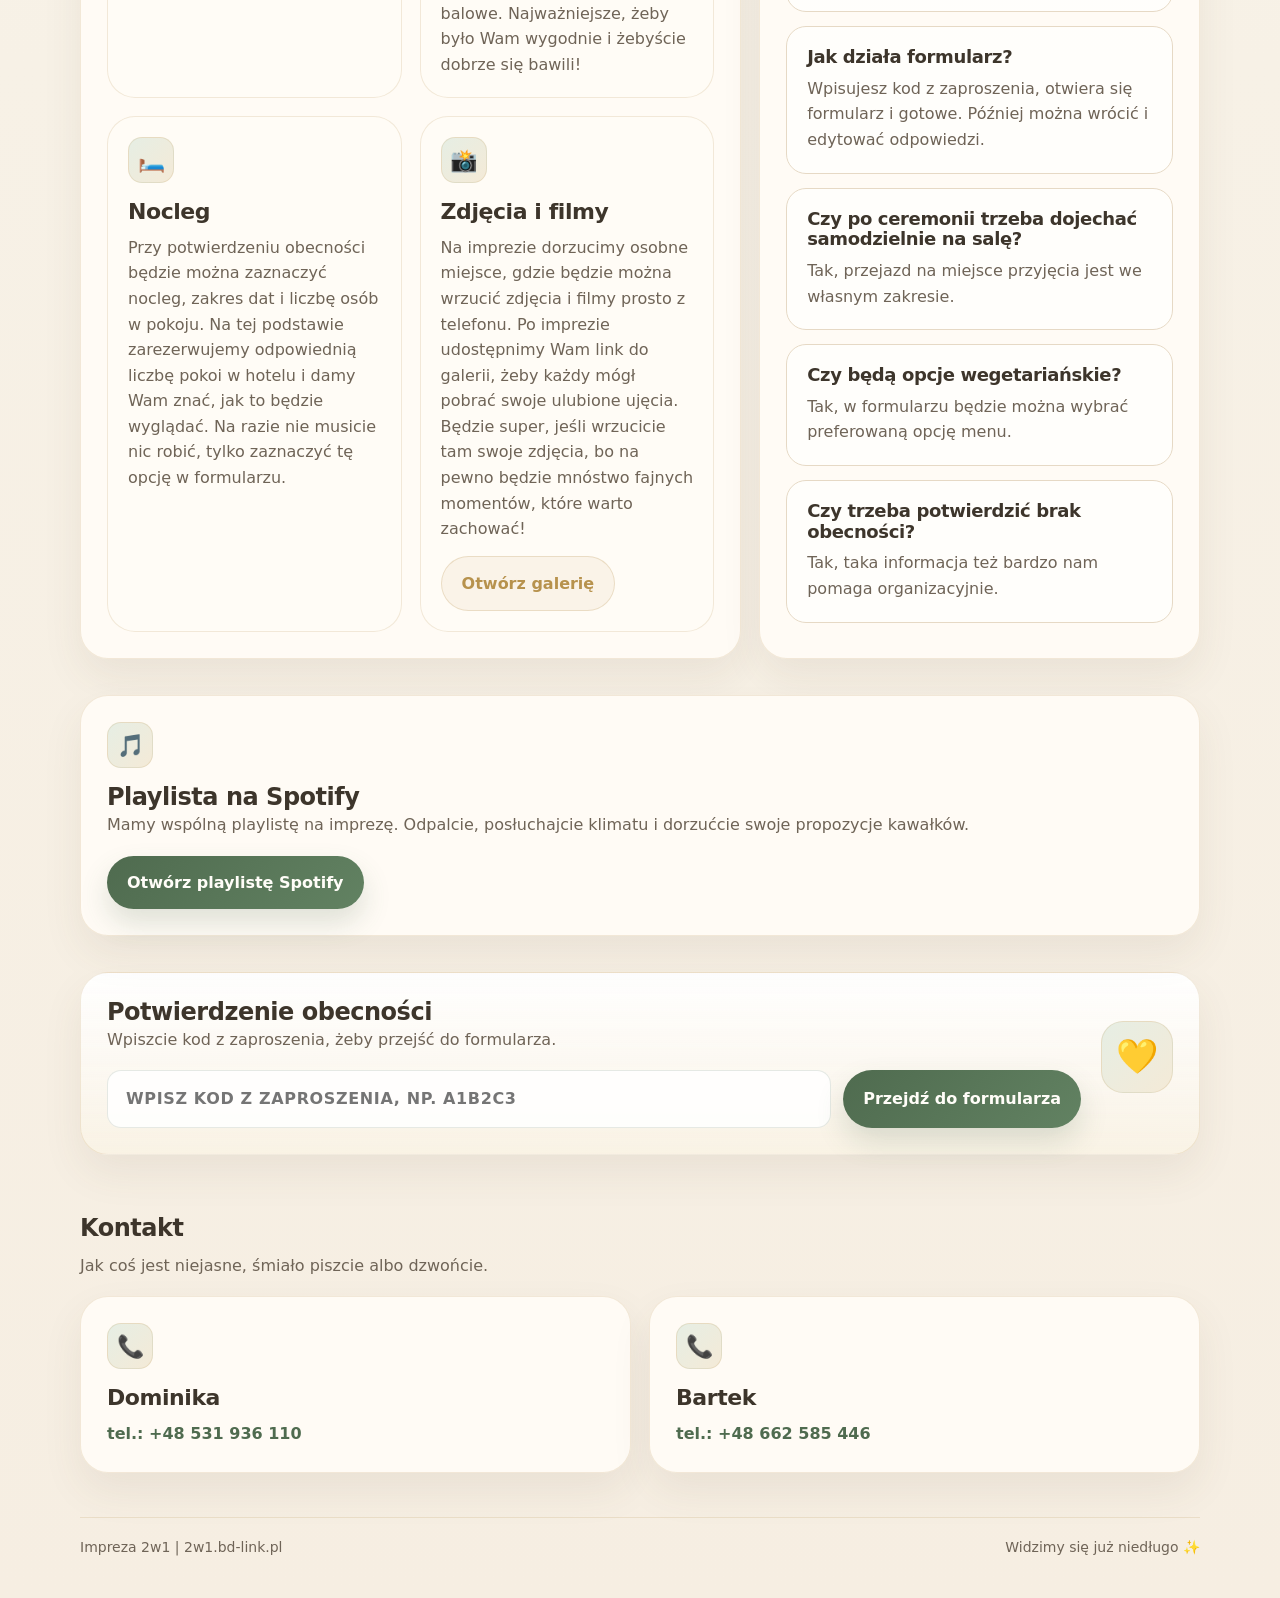
==== commit 48d1350c: "FAQ updated" ====
--- a/site/index.html
+++ b/site/index.html
@@ -188,11 +188,23 @@
             </li>
             <li class="faq-item">
               <h3>Do kiedy potwierdzić obecność?</h3>
-              <p>Prosimy o potwierdzenie obecności do 01.05.2026.</p>
+              <p>Prosimy o potwierdzenie obecności do <b>01.05.2026</b>.</p>
             </li>
             <li class="faq-item">
               <h3>Jak działa formularz?</h3>
               <p>Wpisujesz kod z zaproszenia, otwiera się formularz i gotowe. Później można wrócić i edytować odpowiedzi.</p>
+            </li>
+            <li class="faq-item">
+              <h3>Czy po ceremonii trzeba dojechać samodzielnie na salę?</h3>
+              <p>Tak, przejazd na miejsce przyjęcia jest we własnym zakresie.</p>
+            </li>
+            <li class="faq-item">
+              <h3>Czy będą opcje wegetariańskie?</h3>
+              <p>Tak, w formularzu będzie można wybrać preferowaną opcję menu.</p>
+            </li>
+            <li class="faq-item">
+              <h3>Czy trzeba potwierdzić brak obecności?</h3>
+              <p>Tak, taka informacja też bardzo nam pomaga organizacyjnie.</p>
             </li>
           </ul>
         </article>
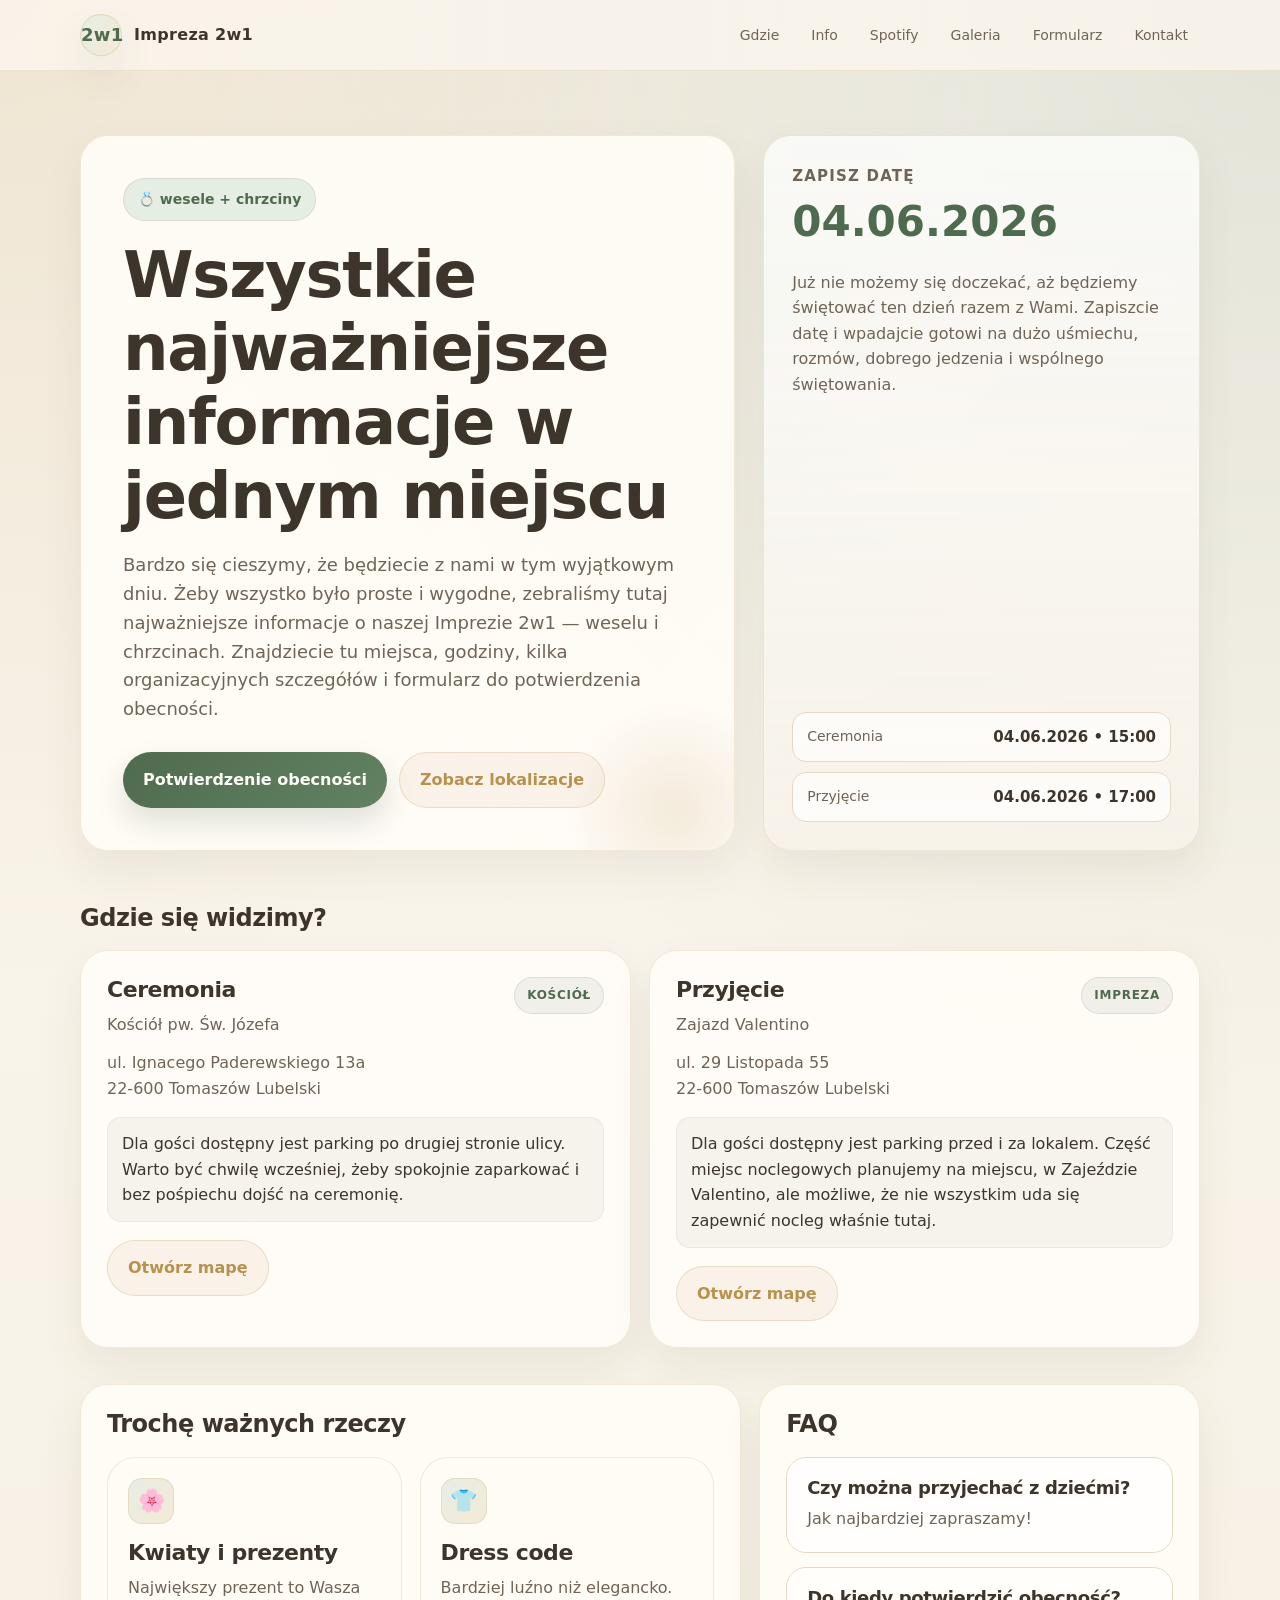
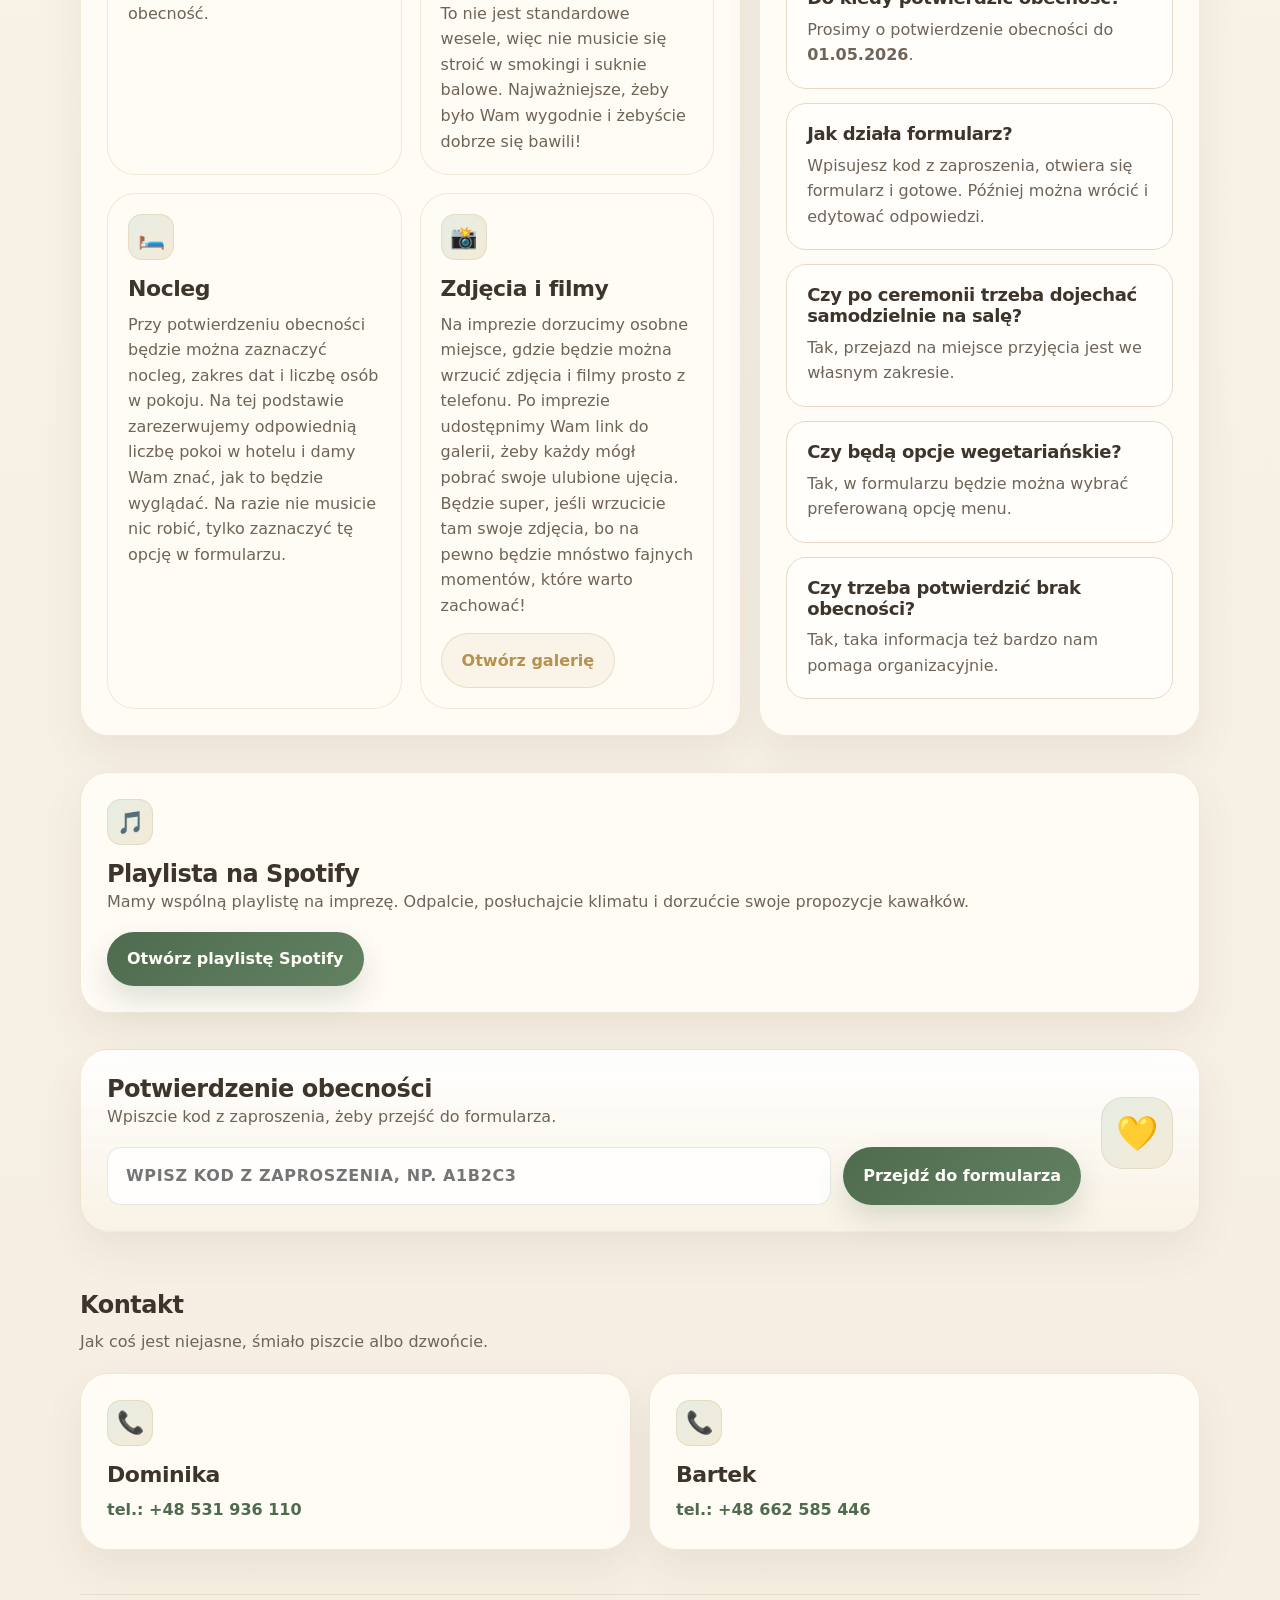
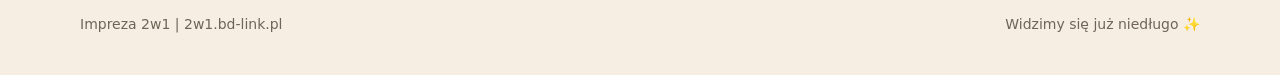
==== commit 1980cea6: "TBD sections updated" ====
--- a/site/index.html
+++ b/site/index.html
@@ -101,7 +101,7 @@
               22-600 Tomaszów Lubelski
             </p>
             <ul class="detail-list">
-              <li>TBD: ...</li>
+              <li>Dla gości dostępny jest parking po drugiej stronie ulicy. Warto być chwilę wcześniej, żeby spokojnie zaparkować i bez pośpiechu dojść na ceremonię.</li>
             </ul>
             <div class="hero-actions" style="margin-top: 18px;">
               <a class="btn btn-secondary" href="https://maps.app.goo.gl/gqUh9HjUZLVQgQsm7">Otwórz mapę</a>
@@ -121,7 +121,7 @@
               22-600 Tomaszów Lubelski
             </p>
             <ul class="detail-list">
-              <li>TBD: ...</li>
+              <li>Dla gości dostępny jest parking przed i za lokalem. Część miejsc noclegowych planujemy na miejscu, w Zajeździe Valentino, ale możliwe, że nie wszystkim uda się zapewnić nocleg właśnie tutaj.</li>
             </ul>
             <div class="hero-actions" style="margin-top: 18px;">
               <a class="btn btn-secondary" href="https://maps.app.goo.gl/rmfdSCxpEkMoLABb7">Otwórz mapę</a>
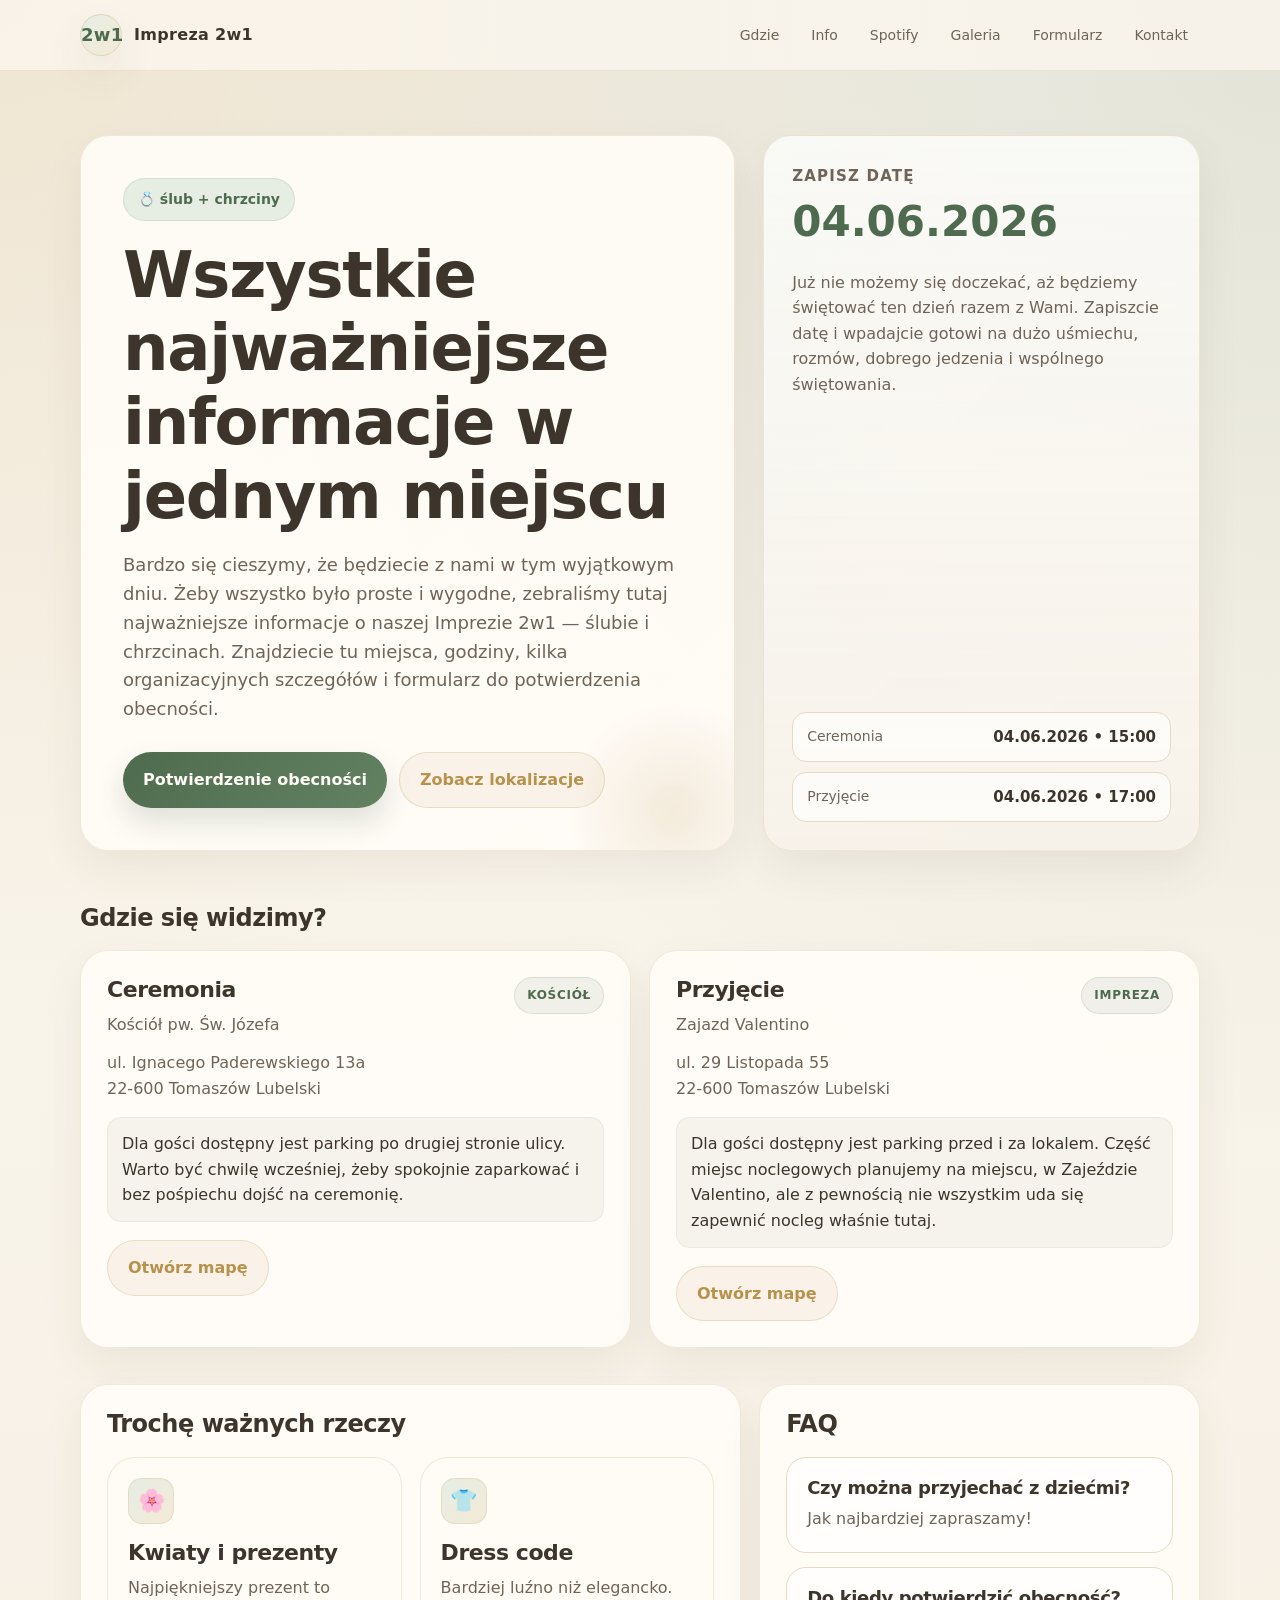
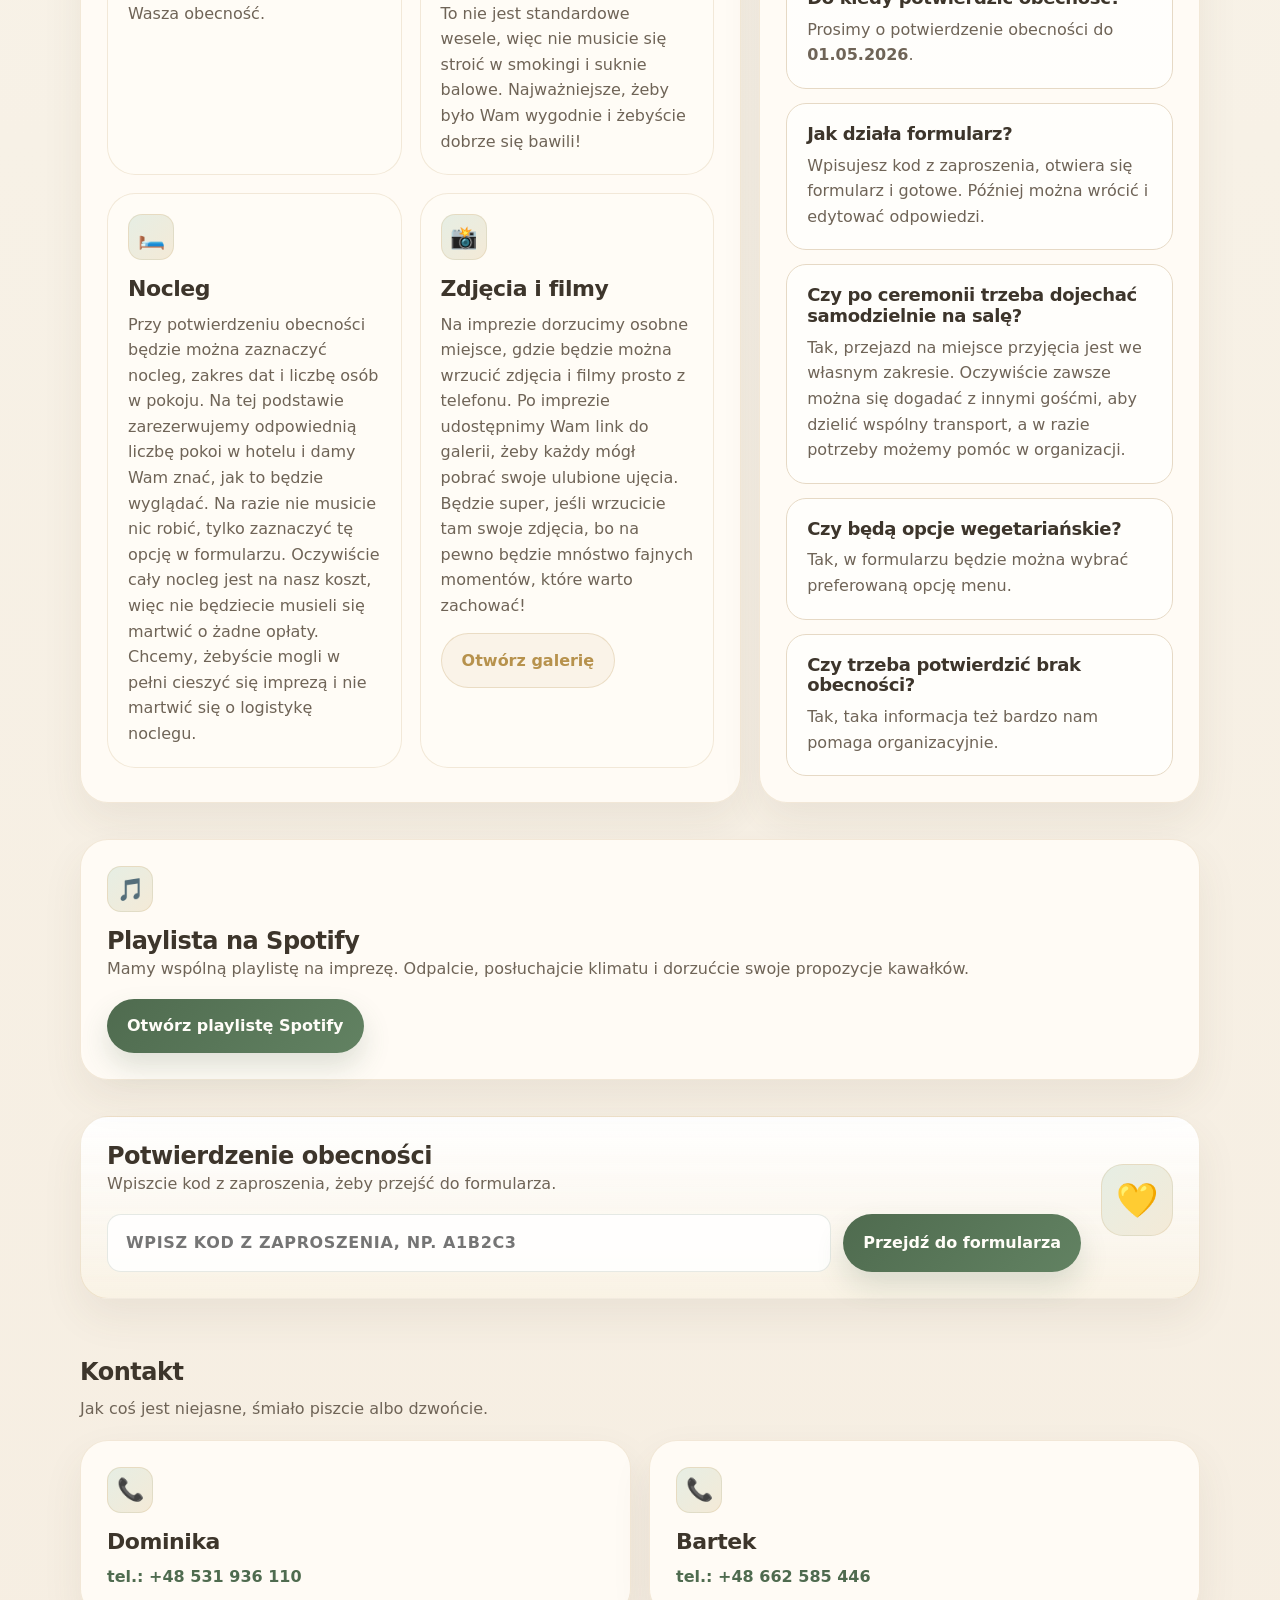
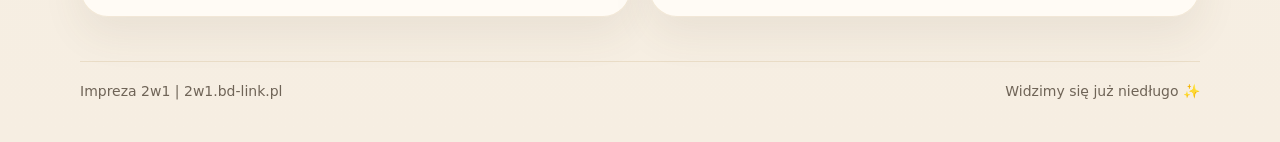
==== commit d5a7fc43: "Info changes" ====
--- a/site/index.html
+++ b/site/index.html
@@ -5,7 +5,7 @@
   <meta name="viewport" content="width=device-width, initial-scale=1" />
   <meta name="robots" content="noindex,nofollow" />
   <title>Impreza 2w1</title>
-  <meta name="description" content="Wesele i chrzciny – wszystkie najważniejsze informacje w jednym miejscu." />
+  <meta name="description" content="Ślub i chrzciny – wszystkie najważniejsze informacje w jednym miejscu." />
   <link rel="stylesheet" href="styles/main.css">
 </head>
 <body>
@@ -40,11 +40,11 @@
     <section class="hero">
       <div class="container hero-grid">
         <div class="hero-copy">
-          <div class="eyebrow">💍 wesele + chrzciny</div>
+          <div class="eyebrow">💍 ślub + chrzciny</div>
           <h1>Wszystkie najważniejsze informacje w jednym miejscu</h1>
           <p class="hero-lead">
             Bardzo się cieszymy, że będziecie z nami w tym wyjątkowym dniu. Żeby wszystko było proste i wygodne,
-            zebraliśmy tutaj najważniejsze informacje o naszej Imprezie 2w1 — weselu i chrzcinach.
+            zebraliśmy tutaj najważniejsze informacje o naszej Imprezie 2w1 — ślubie i chrzcinach.
             Znajdziecie tu miejsca, godziny, kilka organizacyjnych szczegółów i formularz do potwierdzenia obecności.
           </p>
           <div class="hero-actions">
@@ -121,7 +121,7 @@
               22-600 Tomaszów Lubelski
             </p>
             <ul class="detail-list">
-              <li>Dla gości dostępny jest parking przed i za lokalem. Część miejsc noclegowych planujemy na miejscu, w Zajeździe Valentino, ale możliwe, że nie wszystkim uda się zapewnić nocleg właśnie tutaj.</li>
+              <li>Dla gości dostępny jest parking przed i za lokalem. Część miejsc noclegowych planujemy na miejscu, w Zajeździe Valentino, ale z pewnością nie wszystkim uda się zapewnić nocleg właśnie tutaj.</li>
             </ul>
             <div class="hero-actions" style="margin-top: 18px;">
               <a class="btn btn-secondary" href="https://maps.app.goo.gl/rmfdSCxpEkMoLABb7">Otwórz mapę</a>
@@ -140,7 +140,7 @@
             <div class="section-card" style="padding: 20px; box-shadow: none;">
               <div class="icon-badge">🌸</div>
               <h3>Kwiaty i prezenty</h3>
-              <p>Największy prezent to Wasza obecność.</p>
+              <p>Najpiękniejszy prezent to Wasza obecność.</p>
             </div>
 
             <div class="section-card" style="padding: 20px; box-shadow: none;">
@@ -160,6 +160,8 @@
                 Przy potwierdzeniu obecności będzie można zaznaczyć nocleg, zakres dat i liczbę osób w pokoju.
                 Na tej podstawie zarezerwujemy odpowiednią liczbę pokoi w hotelu i damy Wam znać,
                 jak to będzie wyglądać. Na razie nie musicie nic robić, tylko zaznaczyć tę opcję w formularzu.
+                Oczywiście cały nocleg jest na nasz koszt, więc nie będziecie musieli się martwić o żadne opłaty.
+                Chcemy, żebyście mogli w pełni cieszyć się imprezą i nie martwić się o logistykę noclegu.
               </p>
             </div>
 
@@ -196,7 +198,8 @@
             </li>
             <li class="faq-item">
               <h3>Czy po ceremonii trzeba dojechać samodzielnie na salę?</h3>
-              <p>Tak, przejazd na miejsce przyjęcia jest we własnym zakresie.</p>
+              <p>Tak, przejazd na miejsce przyjęcia jest we własnym zakresie.
+                Oczywiście zawsze można się dogadać z innymi gośćmi, aby dzielić wspólny transport, a w razie potrzeby możemy pomóc w organizacji.</p>
             </li>
             <li class="faq-item">
               <h3>Czy będą opcje wegetariańskie?</h3>
